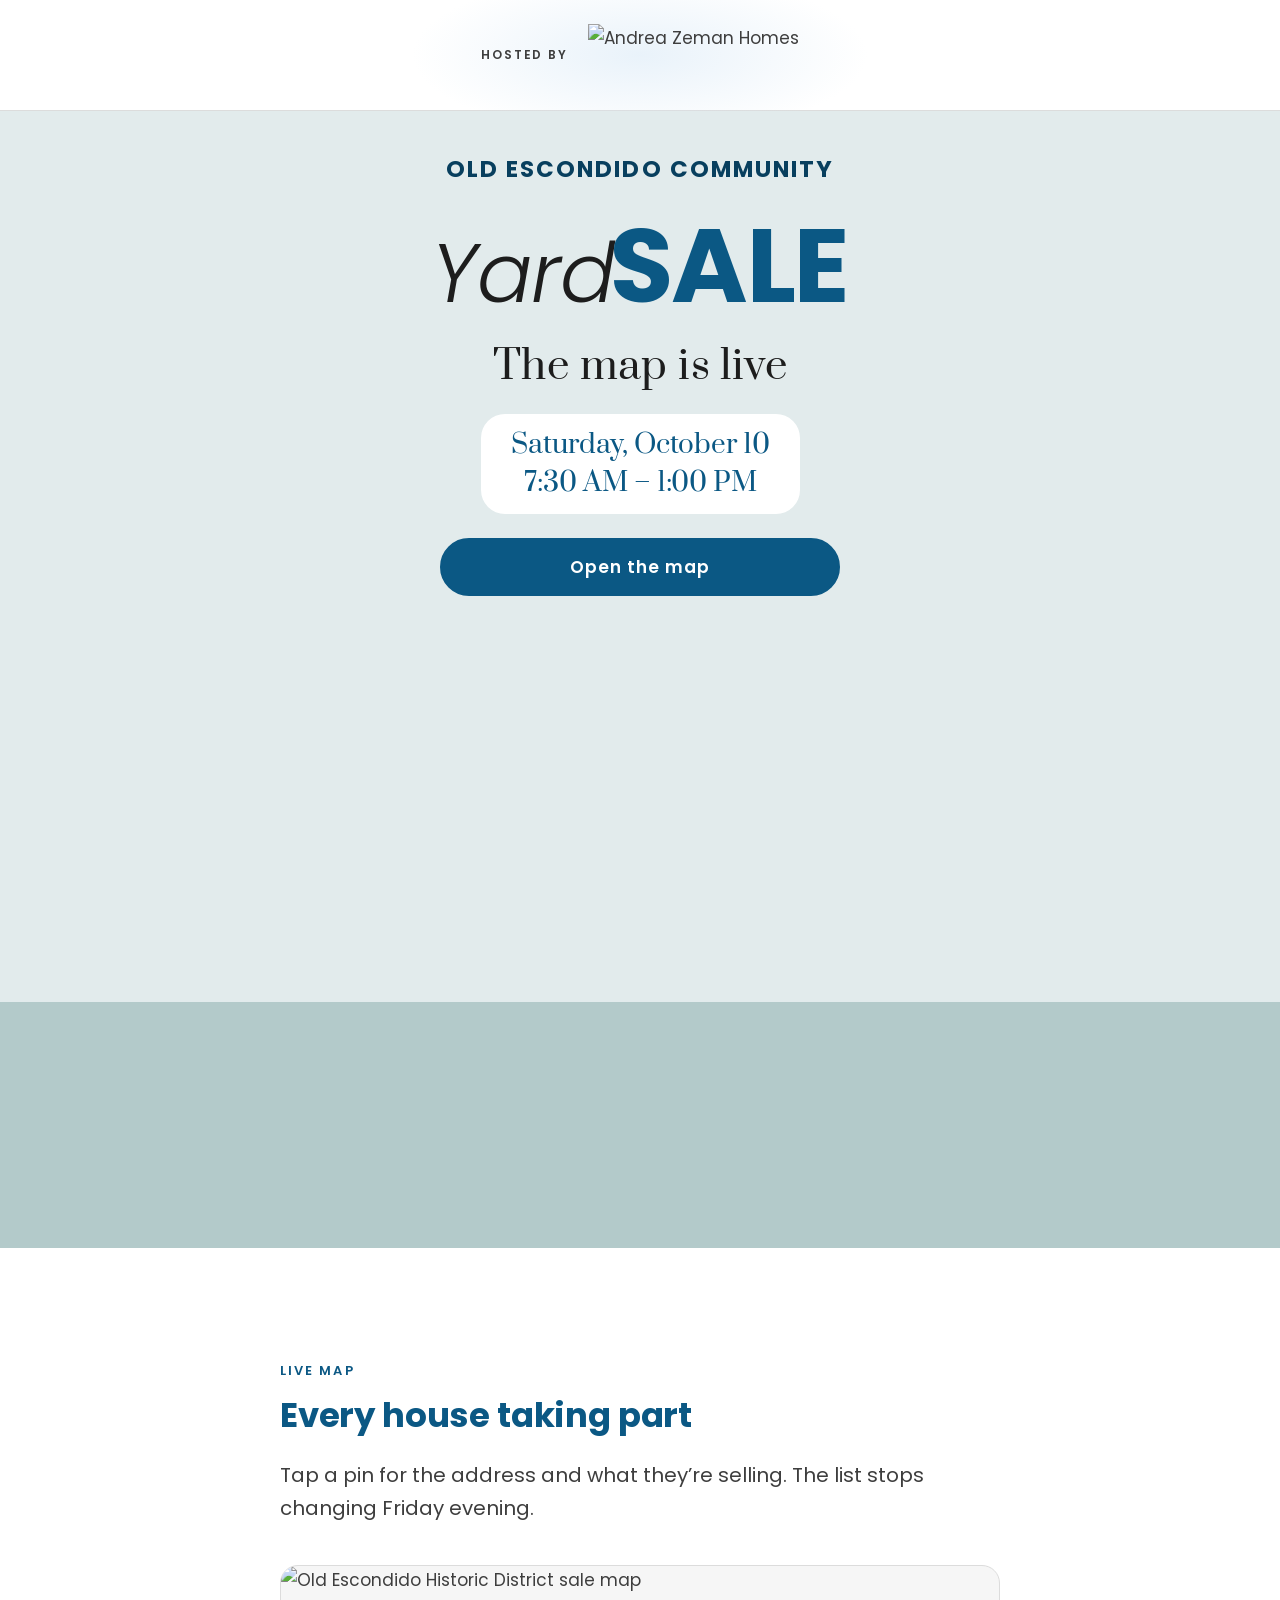
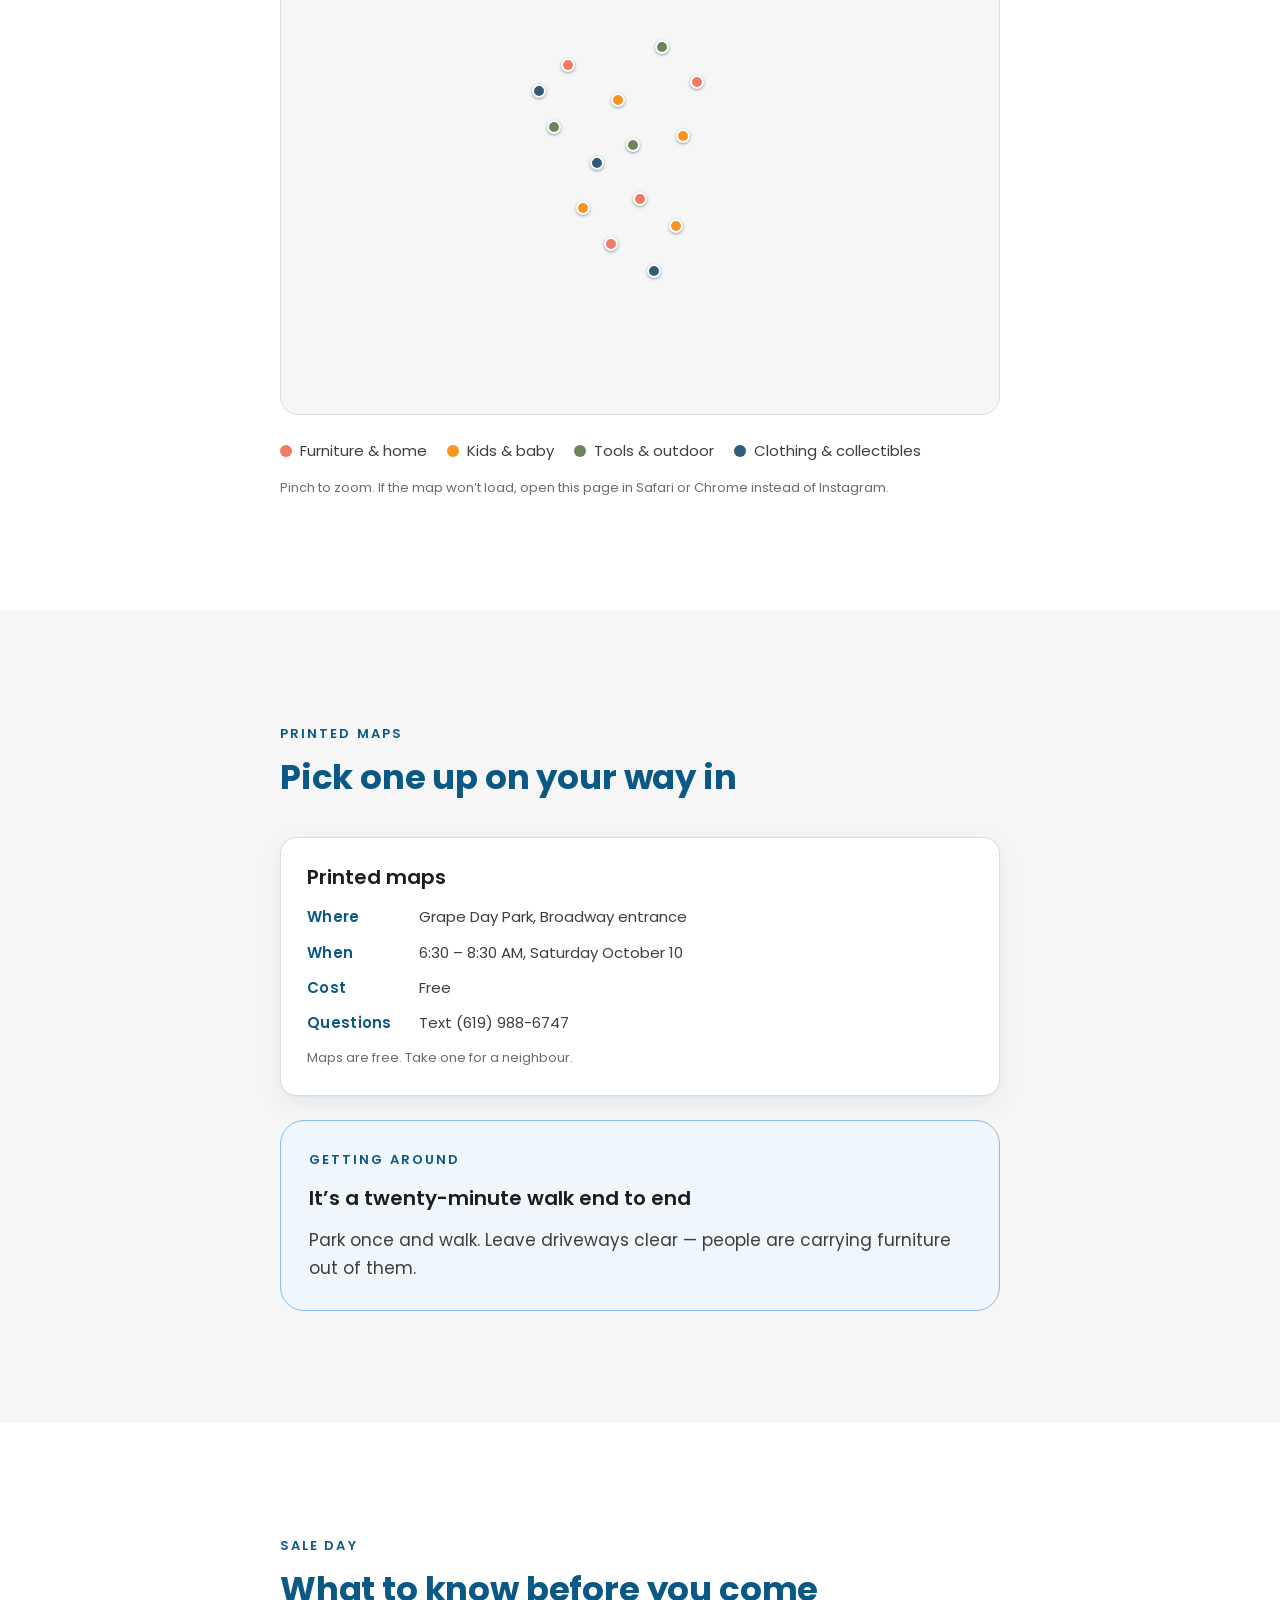
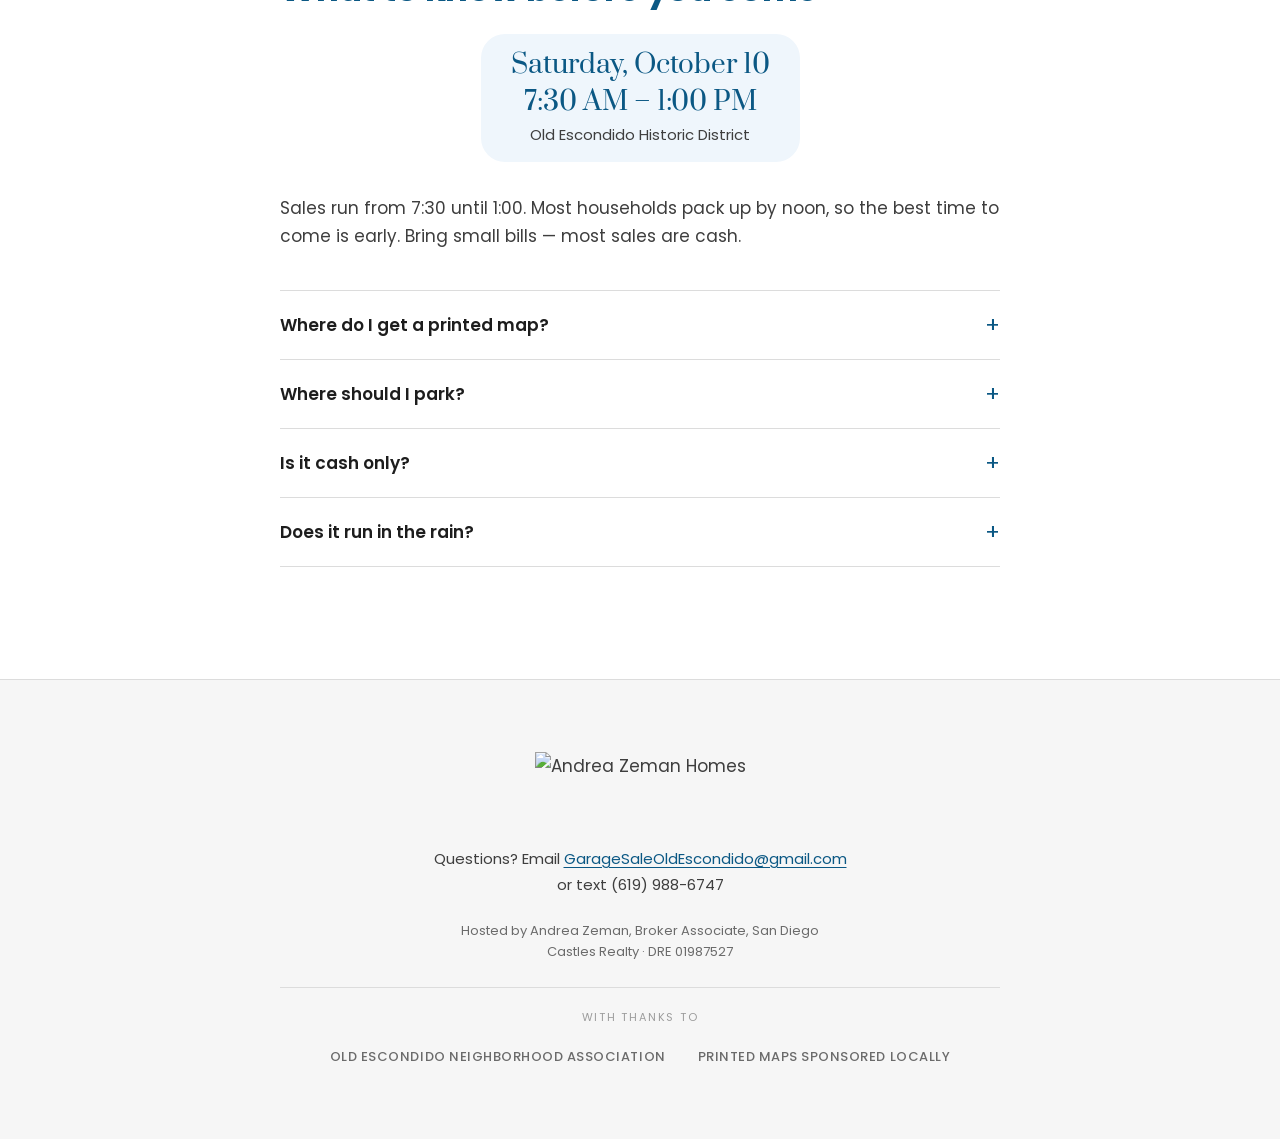
==== map.html @ 2b45a65b "Add files via upload" ====
<!doctype html>
<html lang="en">
<head>
<meta charset="utf-8">
<meta name="viewport" content="width=device-width, initial-scale=1">
<title>The map is live — Old Escondido Community Yard Sale</title>
<meta name="description" content="Every house taking part in the Old Escondido Community Yard Sale, Saturday October 10, 7:30 AM to 1:00 PM. Live map plus where to pick up a printed one.">
<link rel="canonical" href="https://oldescondidoyardsale.com/map.html">
<meta name="theme-color" content="#0b5884">
<meta property="og:type" content="website">
<meta property="og:site_name" content="Old Escondido Community Yard Sale">
<meta property="og:title" content="The map is live — Old Escondido Community Yard Sale">
<meta property="og:description" content="Every house taking part in the Old Escondido Community Yard Sale, Saturday October 10, 7:30 AM to 1:00 PM. Live map plus where to pick up a printed one.">
<meta property="og:url" content="https://oldescondidoyardsale.com/map.html">
<meta property="og:image" content="https://oldescondidoyardsale.com/assets/social-card.png">
<meta property="og:image:width" content="1200">
<meta property="og:image:height" content="630">
<meta name="twitter:card" content="summary_large_image">
<link rel="icon" href="assets/favicon.png" sizes="any">
<link rel="apple-touch-icon" href="assets/favicon.png">
<link rel="preconnect" href="https://fonts.googleapis.com">
<link rel="preconnect" href="https://fonts.gstatic.com" crossorigin>
<link rel="stylesheet" href="https://fonts.googleapis.com/css2?family=Poppins:ital,wght@0,300;0,400;0,500;0,600;0,700;1,300&family=Prata&display=swap">
<link rel="stylesheet" href="site.css">
</head>
<body>
<div style="position:relative;display:flex;flex-wrap:wrap;align-items:center;justify-content:center;gap:10px 20px;padding:24px;background:#fff;border-bottom:1px solid #dcdcdc"><div style="position:absolute;left:50%;top:50%;width:min(460px,88%);height:150%;transform:translate(-50%,-50%);background:radial-gradient(ellipse at center, rgba(215,232,246,0.55) 0%, rgba(215,232,246,0) 70%);pointer-events:none"></div><span style="position:relative;font-family:'Poppins',system-ui,sans-serif;font-size:12px;font-weight:600;letter-spacing:0.16em;text-transform:uppercase;color:#3e3e3e">Hosted by</span><img src="assets/logo-azh-horizontal-alpha.png" alt="Andrea Zeman Homes" style="position:relative;height:clamp(46px,11vw,62px);width:auto;display:block"></div>


<header style="position:relative;isolation:isolate;background-color:#e2ebec;padding:clamp(24px,6vw,40px) 0 0;text-align:center;overflow:hidden">
<div class="oe-scene" style="position:absolute;inset:0;z-index:0;pointer-events:none">
<img src="assets/illustration/v3/cut/cloud.png" alt="" style="position:absolute;top:2%;left:-18%;width:clamp(130px,24vw,260px);height:auto;opacity:0;animation:oe-cloud-in 1s cubic-bezier(.22,.61,.36,1) 300ms forwards, oe-drift 90s linear 1.3s infinite">
<img src="assets/illustration/v3/cut/cloud.png" alt="" style="position:absolute;top:9%;left:-30%;width:clamp(92px,17vw,180px);height:auto;opacity:0;animation:oe-cloud-in 1s cubic-bezier(.22,.61,.36,1) 400ms forwards, oe-drift 130s linear infinite">
<img src="assets/illustration/v3/cut/bunting.png" alt="" style="position:absolute;top:-10px;left:-3%;width:clamp(138px,27vw,310px);transform-origin:top center;opacity:0;animation:oe-flag-in 800ms cubic-bezier(.22,.61,.36,1) 120ms forwards, oe-sway 7s cubic-bezier(.45,0,.25,1) 900ms infinite alternate">
<img class="oe-flag-r" src="assets/illustration/v3/cut/bunting.png" alt="" style="position:absolute;top:-10px;right:-3%;width:clamp(138px,27vw,310px);transform-origin:top center;opacity:0;animation:oe-flag-in-r 800ms cubic-bezier(.22,.61,.36,1) 260ms forwards, oe-sway-r 8s cubic-bezier(.45,0,.25,1) 1s infinite alternate">
</div>
<div style="position:relative;z-index:2;max-width:780px;margin-inline:auto;padding-inline:clamp(20px,5.5vw,32px);display:flex;flex-direction:column;align-items:center;gap:24px">
<p class="oe-anim1" style="margin:0;font-family:'Poppins',system-ui,sans-serif;font-size:clamp(15px,4.2vw,23px);font-weight:700;letter-spacing:0.09em;text-transform:uppercase;color:#083f5e;animation:oe-rise 700ms cubic-bezier(.22,.61,.36,1) 120ms both">Old Escondido Community</p>
<h1 style="margin:0;display:flex;align-items:baseline;justify-content:center;line-height:1.02"><span class="oe-anim2" style="font-family:'Poppins',system-ui,sans-serif;font-style:italic;font-weight:300;font-size:clamp(48px,14vw,82px);color:#1d1d1d;letter-spacing:-0.01em;animation:oe-rise 700ms cubic-bezier(.22,.61,.36,1) 220ms both">Yard</span><span class="oe-anim3" style="font-family:'Poppins',system-ui,sans-serif;font-weight:700;font-size:clamp(60px,17.5vw,104px);color:#0b5884;letter-spacing:-0.015em;margin-left:-0.04em;animation:oe-rise 700ms cubic-bezier(.22,.61,.36,1) 320ms both">SALE</span></h1>
<p class="oe-anim4" style="margin:0;font-family:'Prata','Bodoni Moda','Playfair Display',Georgia,serif;font-weight:400;font-size:clamp(26px,6.6vw,40px);color:#1d1d1d;line-height:1.18;letter-spacing:0.01em;animation:oe-rise 700ms cubic-bezier(.22,.61,.36,1) 420ms both">The map is live</p>
<div class="oe-anim5" style="display:inline-flex;flex-direction:column;align-items:center;gap:4px;max-width:100%;background:#fff;border-radius:24px;padding:14px clamp(20px,5vw,30px);text-align:center;animation:oe-rise 700ms cubic-bezier(.22,.61,.36,1) 520ms both"><span style="font-family:'Prata','Bodoni Moda','Playfair Display',Georgia,serif;font-size:clamp(19px,4.9vw,26px);font-weight:400;line-height:1.3;color:#0b5884;white-space:nowrap">Saturday, October 10</span><span style="font-family:'Prata','Bodoni Moda','Playfair Display',Georgia,serif;font-size:clamp(19px,4.9vw,26px);font-weight:400;line-height:1.3;color:#0b5884;white-space:nowrap">7:30 AM – 1:00 PM</span></div>
<div class="oe-anim6" style="display:flex;flex-direction:column;align-items:center;gap:14px;width:100%;max-width:400px;animation:oe-rise 700ms cubic-bezier(.22,.61,.36,1) 620ms both"><a href="#map" style="display:flex;align-items:center;justify-content:center;width:100%;min-height:58px;padding:0 34px;border-radius:999px;background:#0b5884;border:2px solid #0b5884;color:#fff;font-family:'Poppins',system-ui,sans-serif;font-size:17px;font-weight:600;letter-spacing:0.06em;text-decoration:none">Open the map</a></div>
</div>

<div style="position:relative;z-index:1;aspect-ratio:1080 / 520;min-height:250px;margin-top:clamp(20px,5vw,36px);pointer-events:none">
<div style="position:absolute;left:0;right:0;bottom:0;height:40%;background:#b3caca"></div>
<img class="oe-scn" src="assets/illustration/v3/cut/house-tile.png" alt="" style="position:absolute;left:-4%;bottom:38%;height:66%;width:auto;opacity:0;animation:oe-fade 700ms cubic-bezier(.22,.61,.36,1) 240ms both">
<img class="oe-scn" src="assets/illustration/v3/cut/house-brick.png" alt="" style="position:absolute;right:-4%;bottom:38%;height:70%;width:auto;opacity:0;animation:oe-fade 700ms cubic-bezier(.22,.61,.36,1) 280ms both">
<img class="oe-scn" src="assets/illustration/v3/cut/tree.png" alt="" style="position:absolute;left:15%;bottom:32%;height:46%;transform-origin:bottom center;width:auto;opacity:0;animation:oe-fade 700ms cubic-bezier(.22,.61,.36,1) 340ms both, oe-tree-sway 6.5s cubic-bezier(.45,0,.25,1) 1.3s infinite alternate">
<img class="oe-scn" src="assets/illustration/v3/cut/tree.png" alt="" style="position:absolute;right:17%;bottom:32%;height:50%;transform-origin:bottom center;width:auto;opacity:0;animation:oe-fade 700ms cubic-bezier(.22,.61,.36,1) 390ms both, oe-tree-sway 8.2s cubic-bezier(.45,0,.25,1) 1.5s infinite alternate-reverse">
<img class="oe-scn" src="assets/illustration/v2/cut/shrub.png" alt="" style="position:absolute;left:8%;bottom:33%;height:13%;transform-origin:bottom center;width:auto;opacity:0;animation:oe-fade 700ms cubic-bezier(.22,.61,.36,1) 430ms both, oe-shrub-sway 5.4s cubic-bezier(.45,0,.25,1) 1.6s infinite alternate">
<img class="oe-scn" src="assets/illustration/v2/cut/shrub.png" alt="" style="position:absolute;right:9%;bottom:34%;height:11%;transform-origin:bottom center;width:auto;opacity:0;animation:oe-fade 700ms cubic-bezier(.22,.61,.36,1) 470ms both, oe-shrub-sway 6.1s cubic-bezier(.45,0,.25,1) 1.8s infinite alternate-reverse">
<img class="oe-scn" src="assets/illustration/v3/cut/chair.png" alt="" style="position:absolute;left:-3%;bottom:3%;height:34%;width:auto;opacity:0;animation:oe-fade 700ms cubic-bezier(.22,.61,.36,1) 520ms both">
<img class="oe-scn" src="assets/illustration/v3/cut/cardigan.png" alt="" style="position:absolute;left:20%;bottom:6%;height:23%;transform-origin:top center;width:auto;opacity:0;animation:oe-fade 700ms cubic-bezier(.22,.61,.36,1) 570ms both, oe-swing 4.6s cubic-bezier(.45,0,.25,1) 1.5s infinite alternate">
<img class="oe-scn" src="assets/illustration/v3/cut/lantern.png" alt="" style="position:absolute;left:67%;bottom:4%;height:20%;transform-origin:top center;width:auto;opacity:0;animation:oe-fade 700ms cubic-bezier(.22,.61,.36,1) 660ms both, oe-swing-slight 5.8s cubic-bezier(.45,0,.25,1) 1.7s infinite alternate">
<img class="oe-scn" src="assets/illustration/v3/cut/moka-pot.png" alt="" style="position:absolute;right:14%;bottom:4%;height:17%;width:auto;opacity:0;animation:oe-fade 700ms cubic-bezier(.22,.61,.36,1) 700ms both">
<img class="oe-scn" src="assets/illustration/v2/cut/flower-daisy.png" alt="" style="position:absolute;left:16%;bottom:0;height:16%;transform-origin:bottom center;width:auto;opacity:0;animation:oe-fade 700ms cubic-bezier(.22,.61,.36,1) 740ms both, oe-bloom 4.2s cubic-bezier(.45,0,.25,1) 1.7s infinite alternate">
<img class="oe-scn" src="assets/illustration/v2/cut/flower-orange.png" alt="" style="position:absolute;left:33%;bottom:0;height:18%;transform-origin:bottom center;width:auto;opacity:0;animation:oe-fade 700ms cubic-bezier(.22,.61,.36,1) 780ms both, oe-bloom 5.1s cubic-bezier(.45,0,.25,1) 1.9s infinite alternate-reverse">
<img class="oe-scn" src="assets/illustration/v2/cut/flower-orange.png" alt="" style="position:absolute;right:7%;bottom:0;height:17%;transform-origin:bottom center;width:auto;opacity:0;animation:oe-fade 700ms cubic-bezier(.22,.61,.36,1) 820ms both, oe-bloom 4.7s cubic-bezier(.45,0,.25,1) 2s infinite alternate">
<img class="oe-scn" src="assets/illustration/v2/cut/flower-daisy.png" alt="" style="position:absolute;right:23%;bottom:0;height:14%;transform-origin:bottom center;width:auto;opacity:0;animation:oe-fade 700ms cubic-bezier(.22,.61,.36,1) 860ms both, oe-bloom 5.6s cubic-bezier(.45,0,.25,1) 2.2s infinite alternate-reverse">
<img class="oe-scn oe-scn--bike" src="assets/illustration/v3/cut/bicycle.png" alt="" style="position:absolute;left:0;bottom:4%;height:28%;width:auto;opacity:0;animation:oe-fade 700ms cubic-bezier(.22,.61,.36,1) 620ms both, oe-ride 26s linear 1.2s infinite">
</div>
</header>
<a href="#pickup" class="oe-shop" id="shopbar">Where to pick up a printed map<span style="font-size:15px;line-height:1">↓</span></a>
<section id="map" style="padding:clamp(72px,13vw,112px) clamp(20px,5.5vw,32px);background:#fff">
<div style="width:100%;max-width:720px;margin-inline:auto">
<p style="margin:0 0 14px;font-family:'Poppins',system-ui,sans-serif;font-size:13px;font-weight:600;letter-spacing:0.16em;text-transform:uppercase;color:#0b5884">Live map</p><h2 style="margin:0 0 24px;font-family:'Poppins',system-ui,sans-serif;font-size:clamp(26px,6.4vw,34px);font-weight:700;color:#0b5884;line-height:1.16;letter-spacing:-0.005em">Every house taking part</h2><p style="margin:0 0 40px;font-size:clamp(18px,4.4vw,20px);line-height:1.65;color:#3e3e3e">Tap a pin for the address and what they&rsquo;re selling. The list stops changing Friday evening.</p><div style="position:relative;width:100%;aspect-ratio:16 / 10;border:1px solid #dcdcdc;border-radius:18px;overflow:hidden;background:#f6f6f6">
<img src="assets/district-map.png" alt="Old Escondido Historic District sale map" style="display:block;width:100%;height:100%;object-fit:cover">
<span style="position:absolute;left:40%;top:22%;width:14px;height:14px;margin:-7px 0 0 -7px;border-radius:999px;background:#ef7c60;border:2px solid #fff;box-shadow:0 1px 3px rgba(6,47,71,.45)"></span><span style="position:absolute;left:47%;top:30%;width:14px;height:14px;margin:-7px 0 0 -7px;border-radius:999px;background:#f89221;border:2px solid #fff;box-shadow:0 1px 3px rgba(6,47,71,.45)"></span><span style="position:absolute;left:53%;top:18%;width:14px;height:14px;margin:-7px 0 0 -7px;border-radius:999px;background:#6f845c;border:2px solid #fff;box-shadow:0 1px 3px rgba(6,47,71,.45)"></span><span style="position:absolute;left:44%;top:44%;width:14px;height:14px;margin:-7px 0 0 -7px;border-radius:999px;background:#305c7b;border:2px solid #fff;box-shadow:0 1px 3px rgba(6,47,71,.45)"></span><span style="position:absolute;left:50%;top:52%;width:14px;height:14px;margin:-7px 0 0 -7px;border-radius:999px;background:#ef7c60;border:2px solid #fff;box-shadow:0 1px 3px rgba(6,47,71,.45)"></span><span style="position:absolute;left:56%;top:38%;width:14px;height:14px;margin:-7px 0 0 -7px;border-radius:999px;background:#f89221;border:2px solid #fff;box-shadow:0 1px 3px rgba(6,47,71,.45)"></span><span style="position:absolute;left:38%;top:36%;width:14px;height:14px;margin:-7px 0 0 -7px;border-radius:999px;background:#6f845c;border:2px solid #fff;box-shadow:0 1px 3px rgba(6,47,71,.45)"></span><span style="position:absolute;left:46%;top:62%;width:14px;height:14px;margin:-7px 0 0 -7px;border-radius:999px;background:#ef7c60;border:2px solid #fff;box-shadow:0 1px 3px rgba(6,47,71,.45)"></span><span style="position:absolute;left:52%;top:68%;width:14px;height:14px;margin:-7px 0 0 -7px;border-radius:999px;background:#305c7b;border:2px solid #fff;box-shadow:0 1px 3px rgba(6,47,71,.45)"></span><span style="position:absolute;left:42%;top:54%;width:14px;height:14px;margin:-7px 0 0 -7px;border-radius:999px;background:#f89221;border:2px solid #fff;box-shadow:0 1px 3px rgba(6,47,71,.45)"></span><span style="position:absolute;left:58%;top:26%;width:14px;height:14px;margin:-7px 0 0 -7px;border-radius:999px;background:#ef7c60;border:2px solid #fff;box-shadow:0 1px 3px rgba(6,47,71,.45)"></span><span style="position:absolute;left:36%;top:28%;width:14px;height:14px;margin:-7px 0 0 -7px;border-radius:999px;background:#305c7b;border:2px solid #fff;box-shadow:0 1px 3px rgba(6,47,71,.45)"></span><span style="position:absolute;left:49%;top:40%;width:14px;height:14px;margin:-7px 0 0 -7px;border-radius:999px;background:#6f845c;border:2px solid #fff;box-shadow:0 1px 3px rgba(6,47,71,.45)"></span><span style="position:absolute;left:55%;top:58%;width:14px;height:14px;margin:-7px 0 0 -7px;border-radius:999px;background:#f89221;border:2px solid #fff;box-shadow:0 1px 3px rgba(6,47,71,.45)"></span>
</div>
<div style="display:flex;flex-wrap:wrap;gap:12px 20px;margin-top:24px"><span style="display:flex;align-items:center;gap:8px;font-size:15px;color:#3e3e3e"><span style="width:12px;height:12px;border-radius:999px;flex:none;background:#ef7c60"></span>Furniture &amp; home</span><span style="display:flex;align-items:center;gap:8px;font-size:15px;color:#3e3e3e"><span style="width:12px;height:12px;border-radius:999px;flex:none;background:#f89221"></span>Kids &amp; baby</span><span style="display:flex;align-items:center;gap:8px;font-size:15px;color:#3e3e3e"><span style="width:12px;height:12px;border-radius:999px;flex:none;background:#6f845c"></span>Tools &amp; outdoor</span><span style="display:flex;align-items:center;gap:8px;font-size:15px;color:#3e3e3e"><span style="width:12px;height:12px;border-radius:999px;flex:none;background:#305c7b"></span>Clothing &amp; collectibles</span></div>
<p style="margin:14px 0 0;font-size:13px;line-height:1.6;color:#6b6b6b">Pinch to zoom. If the map won&rsquo;t load, open this page in Safari or Chrome instead of Instagram.</p>
</div>
</section>
<section id="pickup" style="padding:clamp(72px,13vw,112px) clamp(20px,5.5vw,32px);background:#f6f6f6">
<div style="width:100%;max-width:720px;margin-inline:auto">
<p style="margin:0 0 14px;font-family:'Poppins',system-ui,sans-serif;font-size:13px;font-weight:600;letter-spacing:0.16em;text-transform:uppercase;color:#0b5884">Printed maps</p><h2 style="margin:0 0 40px;font-family:'Poppins',system-ui,sans-serif;font-size:clamp(26px,6.4vw,34px);font-weight:700;color:#0b5884;line-height:1.16;letter-spacing:-0.005em">Pick one up on your way in</h2><div style="display:flex;flex-direction:column;gap:14px;background:#fff;border:1px solid #dcdcdc;border-radius:16px;padding:clamp(20px,5vw,26px);box-shadow:0 1px 2px rgba(11,88,132,.05),0 8px 24px rgba(11,88,132,.08)">
<span style="font-family:'Poppins',system-ui,sans-serif;font-size:20px;font-weight:600;color:#1d1d1d;line-height:1.35">Printed maps</span>
<div style="display:grid;gap:12px">
<div style="display:grid;grid-template-columns:96px 1fr;gap:16px;font-size:15px;line-height:1.55"><span style="font-weight:600;color:#0b5884;letter-spacing:0.02em">Where</span><span style="color:#3e3e3e">Grape Day Park, Broadway entrance</span></div>
<div style="display:grid;grid-template-columns:96px 1fr;gap:16px;font-size:15px;line-height:1.55"><span style="font-weight:600;color:#0b5884;letter-spacing:0.02em">When</span><span style="color:#3e3e3e">6:30 &ndash; 8:30 AM, Saturday October 10</span></div>
<div style="display:grid;grid-template-columns:96px 1fr;gap:16px;font-size:15px;line-height:1.55"><span style="font-weight:600;color:#0b5884;letter-spacing:0.02em">Cost</span><span style="color:#3e3e3e">Free</span></div>
<div style="display:grid;grid-template-columns:96px 1fr;gap:16px;font-size:15px;line-height:1.55"><span style="font-weight:600;color:#0b5884;letter-spacing:0.02em">Questions</span><span style="color:#3e3e3e">Text (619) 988-6747</span></div>
</div>
<p style="margin:0;font-size:13px;line-height:1.6;color:#6b6b6b">Maps are free. Take one for a neighbour.</p>
</div>
<div style="height:24px"></div>
<aside style="background:#eff6fc;border:1px solid #8cbce3;border-radius:24px;padding:clamp(20px,5vw,28px);display:flex;flex-direction:column;gap:14px"><span style="font-family:'Poppins',system-ui,sans-serif;font-size:13px;font-weight:600;letter-spacing:0.16em;text-transform:uppercase;color:#0b5884">Getting around</span><span style="font-family:'Poppins',system-ui,sans-serif;font-size:20px;font-weight:600;color:#1d1d1d;line-height:1.35">It&rsquo;s a twenty-minute walk end to end</span><p style="margin:0;font-size:17px;line-height:1.65;color:#3e3e3e">Park once and walk. Leave driveways clear &mdash; people are carrying furniture out of them.</p></aside>
</div>
</section>
<section style="padding:clamp(72px,13vw,112px) clamp(20px,5.5vw,32px);background:#fff">
<div style="width:100%;max-width:720px;margin-inline:auto">
<p style="margin:0 0 14px;font-family:'Poppins',system-ui,sans-serif;font-size:13px;font-weight:600;letter-spacing:0.16em;text-transform:uppercase;color:#0b5884">Sale day</p><h2 style="margin:0 0 24px;font-family:'Poppins',system-ui,sans-serif;font-size:clamp(26px,6.4vw,34px);font-weight:700;color:#0b5884;line-height:1.16;letter-spacing:-0.005em">What to know before you come</h2><div style="display:flex;justify-content:center;padding:0 0 32px">
<div style="display:inline-flex;flex-direction:column;align-items:center;gap:4px;max-width:100%;background:#eff6fc;border-radius:24px;padding:14px clamp(20px,5vw,30px);text-align:center"><span style="font-family:'Prata','Bodoni Moda',Georgia,serif;font-size:clamp(19px,4.9vw,26px);line-height:1.3;color:#0b5884;white-space:nowrap">Saturday, October 10</span><span style="font-family:'Prata','Bodoni Moda',Georgia,serif;font-size:clamp(19px,4.9vw,26px);line-height:1.3;color:#0b5884;white-space:nowrap">7:30 AM &ndash; 1:00 PM</span><span style="font-size:15px;color:#3e3e3e">Old Escondido Historic District</span></div>
</div>
<p style="margin:0;font-size:17px;line-height:1.65;color:#3e3e3e">Sales run from 7:30 until 1:00. Most households pack up by noon, so the best time to come is early. Bring small bills &mdash; most sales are cash.</p>
<div style="height:40px"></div>
<div style="border-top:1px solid #dcdcdc">
<details style="border-bottom:1px solid #dcdcdc"><summary style="display:flex;align-items:center;justify-content:space-between;gap:16px;min-height:48px;padding:20px 0;cursor:pointer;list-style:none;font-family:'Poppins',system-ui,sans-serif;font-size:17px;font-weight:600;color:#1d1d1d">Where do I get a printed map?<span style="flex:none;font-family:'Poppins',system-ui,sans-serif;font-size:22px;font-weight:400;line-height:1;color:#0b5884">+</span></summary><p style="margin:0;padding:0 0 24px;font-size:17px;line-height:1.65;color:#3e3e3e;max-width:60ch">Grape Day Park, Broadway entrance, from 6:30 to 8:30 AM. They&rsquo;re free &mdash; take one for a neighbour.</p></details>
<details style="border-bottom:1px solid #dcdcdc"><summary style="display:flex;align-items:center;justify-content:space-between;gap:16px;min-height:48px;padding:20px 0;cursor:pointer;list-style:none;font-family:'Poppins',system-ui,sans-serif;font-size:17px;font-weight:600;color:#1d1d1d">Where should I park?<span style="flex:none;font-family:'Poppins',system-ui,sans-serif;font-size:22px;font-weight:400;line-height:1;color:#0b5884">+</span></summary><p style="margin:0;padding:0 0 24px;font-size:17px;line-height:1.65;color:#3e3e3e;max-width:60ch">On the street, and please leave driveways clear. The district is walkable end to end in about twenty minutes.</p></details>
<details style="border-bottom:1px solid #dcdcdc"><summary style="display:flex;align-items:center;justify-content:space-between;gap:16px;min-height:48px;padding:20px 0;cursor:pointer;list-style:none;font-family:'Poppins',system-ui,sans-serif;font-size:17px;font-weight:600;color:#1d1d1d">Is it cash only?<span style="flex:none;font-family:'Poppins',system-ui,sans-serif;font-size:22px;font-weight:400;line-height:1;color:#0b5884">+</span></summary><p style="margin:0;padding:0 0 24px;font-size:17px;line-height:1.65;color:#3e3e3e;max-width:60ch">Bring cash and small bills. Some households take Venmo or Zelle, most don&rsquo;t.</p></details>
<details style="border-bottom:1px solid #dcdcdc"><summary style="display:flex;align-items:center;justify-content:space-between;gap:16px;min-height:48px;padding:20px 0;cursor:pointer;list-style:none;font-family:'Poppins',system-ui,sans-serif;font-size:17px;font-weight:600;color:#1d1d1d">Does it run in the rain?<span style="flex:none;font-family:'Poppins',system-ui,sans-serif;font-size:22px;font-weight:400;line-height:1;color:#0b5884">+</span></summary><p style="margin:0;padding:0 0 24px;font-size:17px;line-height:1.65;color:#3e3e3e;max-width:60ch">Yes, unless it&rsquo;s heavy. Check this page Saturday morning &mdash; we&rsquo;ll post here first.</p></details>
</div>
</div>
</section>
<footer style="background:#f6f6f6;border-top:1px solid #dcdcdc;padding:clamp(48px,9vw,72px) clamp(20px,5.5vw,32px)">
<div style="max-width:720px;margin-inline:auto;display:flex;flex-direction:column;align-items:center;gap:24px;text-align:center">
<img src="assets/logo-azh-horizontal-alpha.png" alt="Andrea Zeman Homes" style="height:clamp(56px,13vw,70px);width:auto;display:block">
<div style="font-size:15px;line-height:1.7;color:#3e3e3e">Questions? Email <a href="mailto:GarageSaleOldEscondido@gmail.com" style="color:#0b5884;text-decoration:underline;text-underline-offset:3px">GarageSaleOldEscondido@gmail.com</a><br>or text (619) 988-6747</div>
<p style="margin:0;font-size:13px;line-height:1.6;color:#6b6b6b;max-width:46ch">Hosted by Andrea Zeman, Broker Associate, San Diego Castles Realty · DRE 01987527</p>
<div style="display:flex;flex-wrap:wrap;align-items:center;justify-content:center;gap:20px 32px;padding-top:20px;border-top:1px solid #dcdcdc;width:100%"><span style="width:100%;font-size:11px;letter-spacing:0.16em;text-transform:uppercase;color:#9c9c9c">With thanks to</span><span style="font-family:'Poppins',system-ui,sans-serif;font-size:13px;font-weight:500;letter-spacing:0.04em;color:#6b6b6b;text-transform:uppercase">Old Escondido Neighborhood Association</span><span style="font-family:'Poppins',system-ui,sans-serif;font-size:13px;font-weight:500;letter-spacing:0.04em;color:#6b6b6b;text-transform:uppercase">Printed maps sponsored locally</span></div>
</div>
</footer>
<script>
(function () {
  var bar = document.getElementById('shopbar');
  if (!bar) return;
  function sync() {
    var y = window.scrollY || document.documentElement.scrollTop || 0;
    var on = y > window.innerHeight * 0.6;
    bar.classList.toggle('oe-shop--on', on);
    bar.tabIndex = on ? 0 : -1;
  }
  window.addEventListener('scroll', sync, { passive: true });
  window.addEventListener('resize', sync);
  sync();
})();
</script>
</body>
</html>
---- site.css ----
/* Old Escondido Community Yard Sale — oldescondidoyardsale.com
   The page markup carries its own inline styles, so this file only holds what
   inline styles cannot express: resets, keyframes, and interaction states.
   Nothing here needs a build step. */

*, *::before, *::after { box-sizing: border-box; }

html { -webkit-text-size-adjust: 100%; scroll-behavior: smooth; }

body {
  margin: 0;
  font-family: 'Poppins', system-ui, -apple-system, 'Segoe UI', sans-serif;
  font-size: 17px;
  line-height: 1.65;
  color: #3e3e3e;
  background: #fff;
  -webkit-font-smoothing: antialiased;
}

img { max-width: 100%; display: block; }

::selection { background: #8cbce3; color: #1d1d1d; }

/* ── Links ─────────────────────────────────────────────────────────────────── */
a { color: #0b5884; }
a:hover { color: #083f5e; }
a:active { color: #062f47; }

/* ── Buttons: hover / press. !important because the markup is inline-styled. ─ */
a[href="#register"]:hover, a[href="#map"]:hover, button[type="submit"]:hover {
  background: #083f5e !important;
  border-color: #083f5e !important;
}
a[href="#register"]:active, a[href="#map"]:active, button[type="submit"]:active {
  background: #062f47 !important;
  border-color: #062f47 !important;
  transform: translateY(1px);
}
a[href="/"]:hover { background: #eff6fc !important; }

/* ── Form fields ───────────────────────────────────────────────────────────── */
input, select, button { font: inherit; }
input::placeholder { color: #9c9c9c; }
input:hover, select:hover { border-color: #2e7aa8 !important; }
input:focus, select:focus {
  border-color: #0b5884 !important;
  outline: none;
  box-shadow: 0 0 0 3px rgba(140, 188, 227, 0.65);
}
/* Only flag a field once the visitor has actually left it invalid. Never
   `:invalid:not(:placeholder-shown)` — most fields here have no placeholder by
   design, so that combination marks empty required fields as errors on load. */
input:user-invalid, select:user-invalid { border-color: #9d2b1c !important; }
/* The brand chevron on the native select. !important because the markup's own
   inline `background` shorthand would otherwise reset background-image to none. */
select {
  background-image: url("data:image/svg+xml;charset=utf-8,%3Csvg xmlns='http://www.w3.org/2000/svg' width='14' height='9' viewBox='0 0 14 9' fill='none'%3E%3Cpath d='M1 1l6 6 6-6' stroke='%230b5884' stroke-width='2' stroke-linecap='round' stroke-linejoin='round'/%3E%3C/svg%3E") !important;
  background-repeat: no-repeat !important;
  background-position: right 16px center !important;
}
:focus-visible { outline: none; box-shadow: 0 0 0 3px rgba(140, 188, 227, 0.65); }

/* ── FAQ accordion ─────────────────────────────────────────────────────────── */
details summary::-webkit-details-marker { display: none; }
details summary:hover { color: #0b5884 !important; }
details summary span { transition: transform 220ms cubic-bezier(.22, .61, .36, 1); }
details[open] summary span { transform: rotate(45deg); }

/* ── "Just here to shop?" bar — revealed on scroll by site JS ──────────────── */
.oe-shop {
  position: fixed; z-index: 30; left: 50%; bottom: 18px;
  display: flex; align-items: center; gap: 10px;
  padding: 12px 22px; min-height: 48px;
  max-width: calc(100vw - 32px); white-space: nowrap;
  background: #fff; border: 1px solid #dcdcdc; border-radius: 999px;
  box-shadow: 0 2px 4px rgba(11, 88, 132, .06), 0 14px 34px rgba(11, 88, 132, .12);
  font-size: 15px; font-weight: 500; color: #0b5884; text-decoration: none;
  opacity: 0; visibility: hidden; transform: translate(-50%, 20px);
  transition: opacity 220ms cubic-bezier(.22, .61, .36, 1),
              transform 220ms cubic-bezier(.22, .61, .36, 1), visibility 220ms;
}
.oe-shop--on { opacity: 1; visibility: visible; transform: translate(-50%, 0); }
.oe-shop:hover { color: #083f5e; border-color: #8cbce3; }

/* ── Hero animation ────────────────────────────────────────────────────────── */
@keyframes oe-rise { from { opacity: 0; transform: translateY(14px); } to { opacity: 1; transform: none; } }
@keyframes oe-fade { from { opacity: 0; } to { opacity: 1; } }
@keyframes oe-cloud-in { to { opacity: .55; } }
@keyframes oe-drift { from { transform: translateX(0); } to { transform: translateX(150vw); } }
@keyframes oe-flag-in { from { opacity: 0; transform: translateY(-22px); } to { opacity: 1; transform: none; } }
@keyframes oe-flag-in-r { from { opacity: 0; transform: scaleX(-1) translateY(-22px); } to { opacity: 1; transform: scaleX(-1); } }
@keyframes oe-sway { from { transform: rotate(-1.1deg); } to { transform: rotate(1.1deg); } }
@keyframes oe-sway-r { from { transform: scaleX(-1) rotate(-1.1deg); } to { transform: scaleX(-1) rotate(1.1deg); } }
@keyframes oe-tree-sway { from { transform: rotate(-1.7deg); } to { transform: rotate(1.7deg); } }
@keyframes oe-shrub-sway { from { transform: rotate(-1.3deg); } to { transform: rotate(1.3deg); } }
@keyframes oe-bloom { from { transform: rotate(-2.6deg); } to { transform: rotate(2.6deg); } }
@keyframes oe-swing { from { transform: rotate(-3deg); } to { transform: rotate(3deg); } }
@keyframes oe-swing-slight { from { transform: rotate(-1.8deg); } to { transform: rotate(1.8deg); } }
/* The bicycle rides the width of the scene and loops. */
@keyframes oe-ride { from { transform: translateX(-30vw); } to { transform: translateX(104vw); } }

/* Freeze the whole scene for anyone who asks for less motion. The sprites start
   at opacity 0 and rely on oe-fade to appear, so opacity has to be forced back. */
@media (prefers-reduced-motion: reduce) {
  html { scroll-behavior: auto; }
  [class^="oe-anim"], .oe-scene *, .oe-scn {
    animation: none !important; opacity: 1 !important; transform: none !important;
  }
  .oe-flag-r { transform: scaleX(-1) !important; }
  .oe-scn--bike { left: 34% !important; }
}

/* ── Small phones ──────────────────────────────────────────────────────────── */
@media (max-width: 419px) {
  .oe-scene img[style*="clamp(138px"] { width: 124px !important; }
}

@media print {
  .oe-shop { display: none; }
}
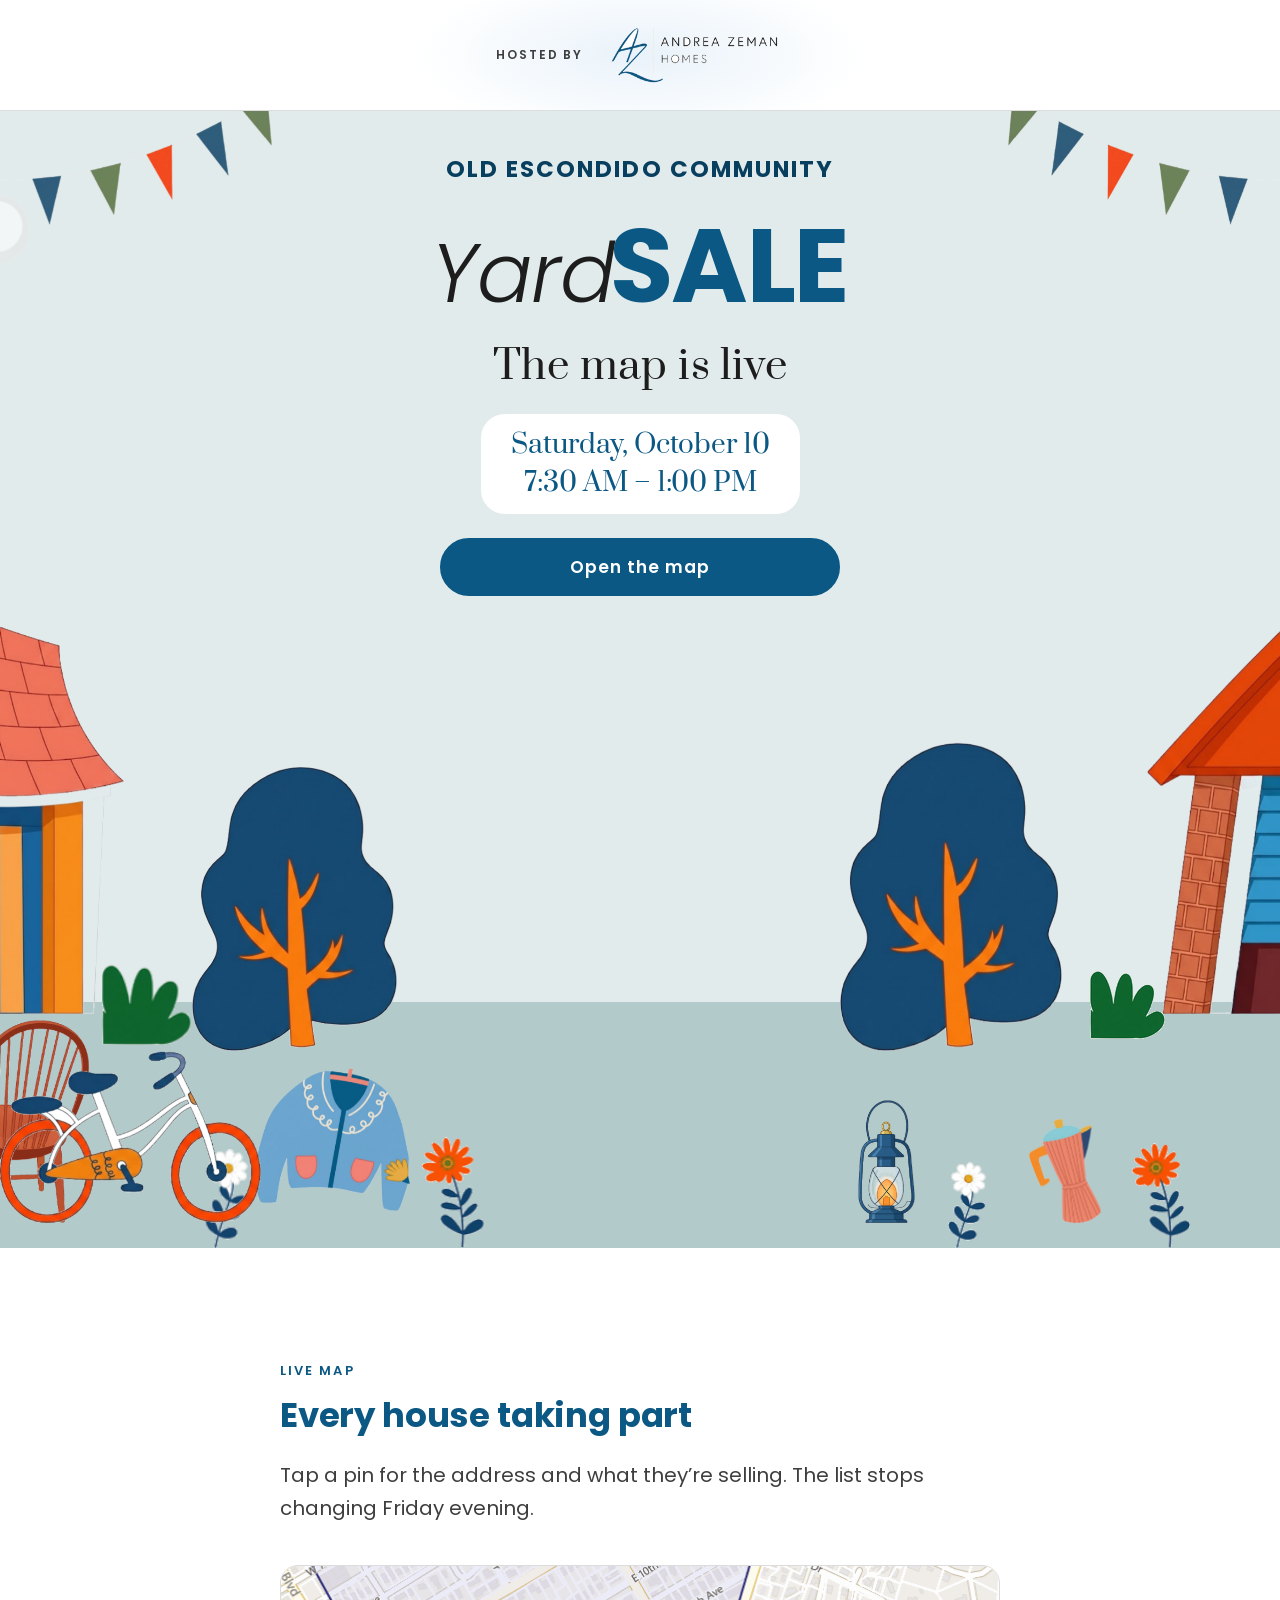
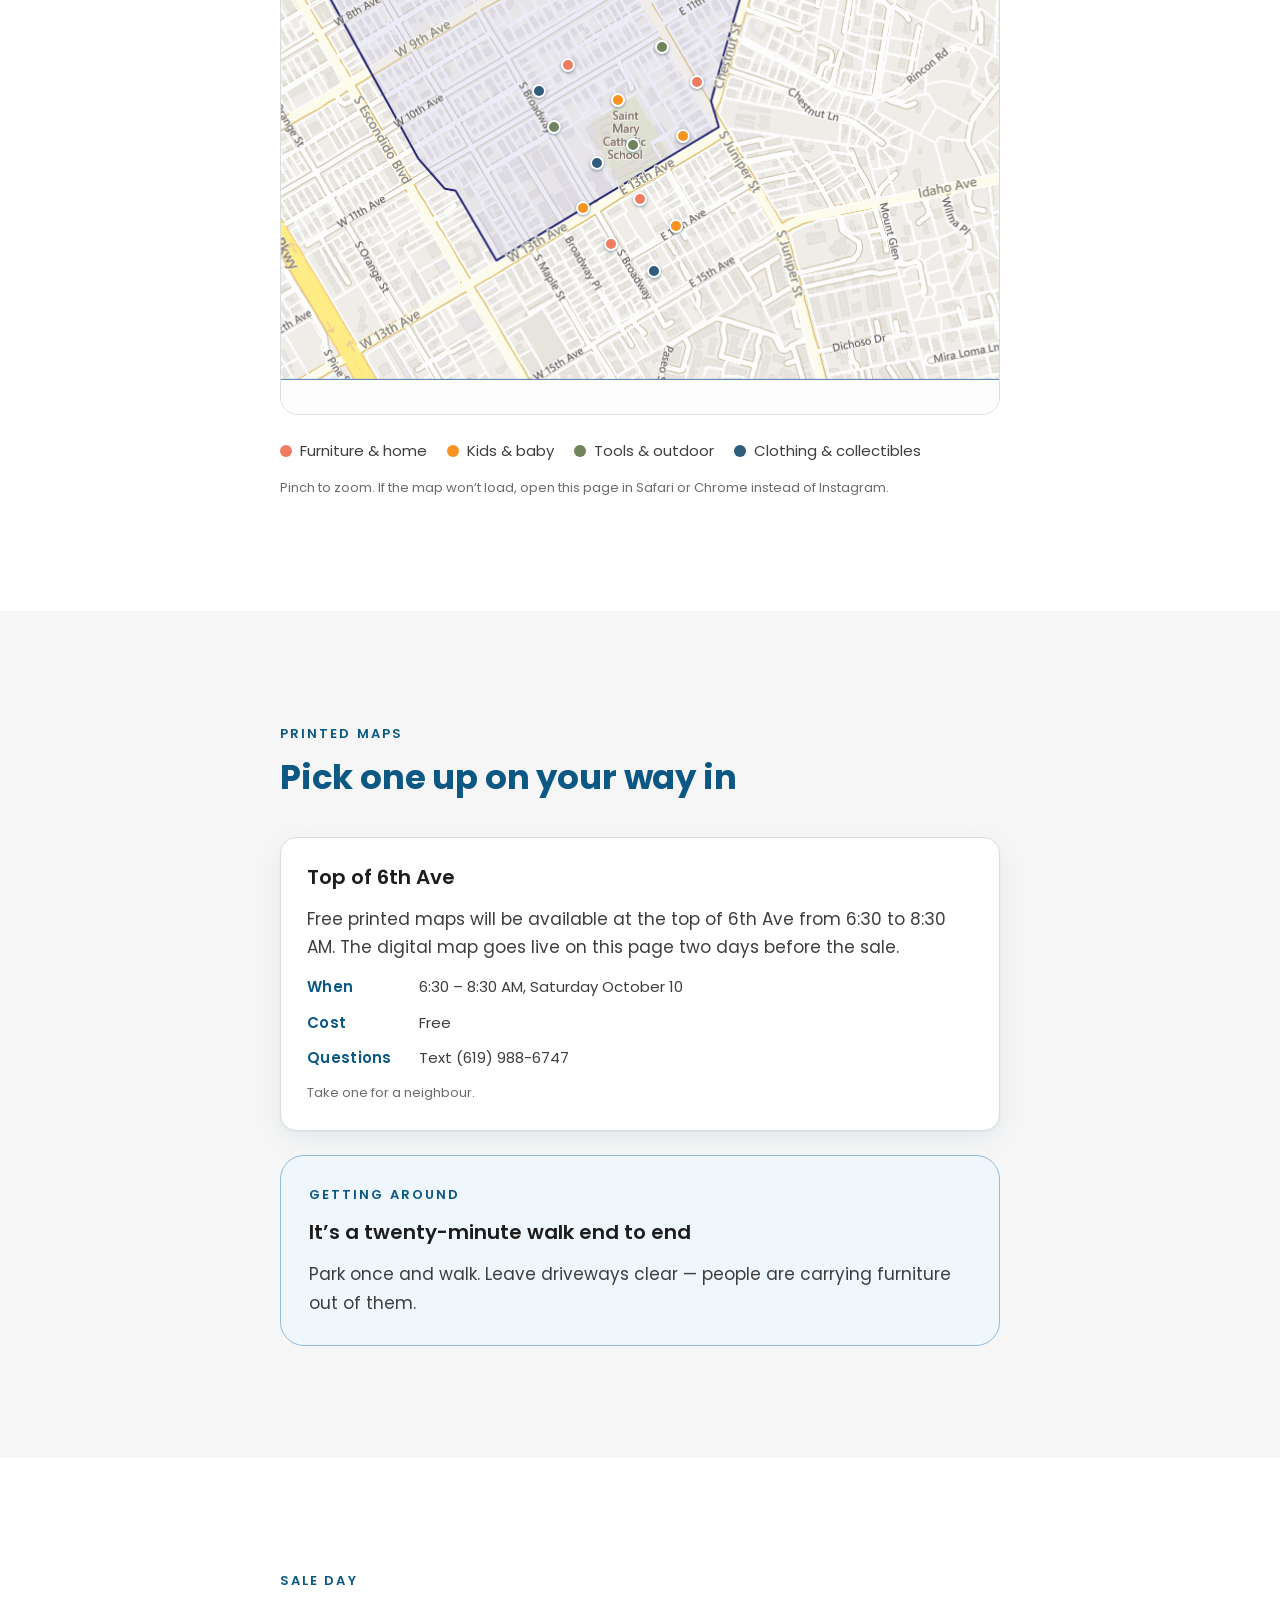
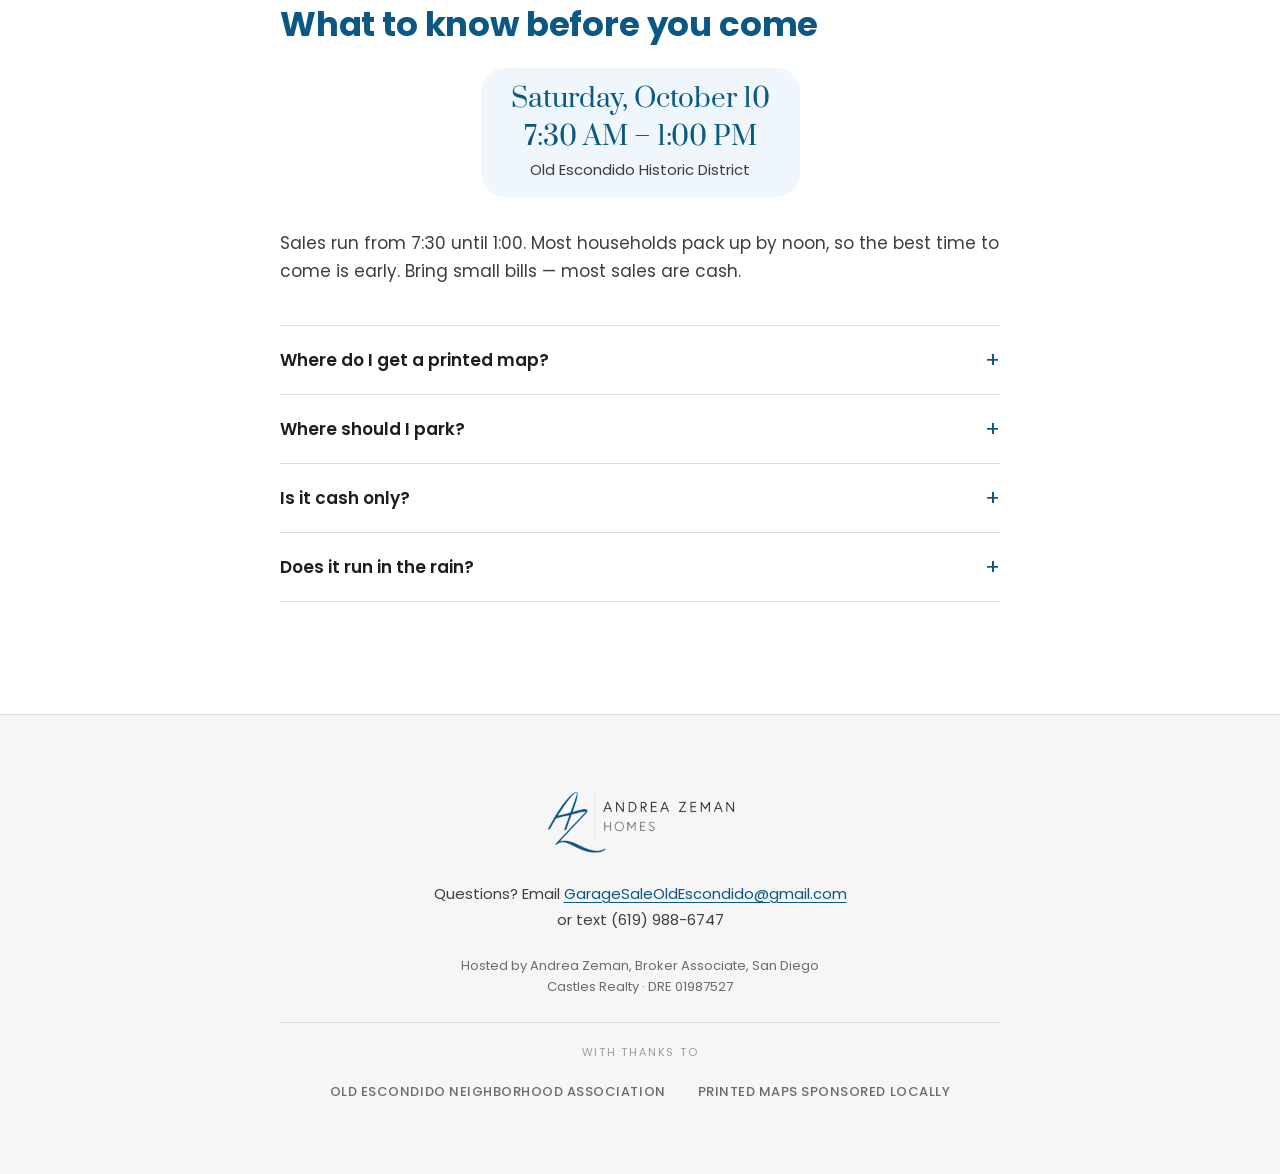
==== commit f82b1a43: "Add files via upload" ====
--- a/map.html
+++ b/map.html
@@ -24,15 +24,15 @@
 <link rel="stylesheet" href="site.css">
 </head>
 <body>
-<div style="position:relative;display:flex;flex-wrap:wrap;align-items:center;justify-content:center;gap:10px 20px;padding:24px;background:#fff;border-bottom:1px solid #dcdcdc"><div style="position:absolute;left:50%;top:50%;width:min(460px,88%);height:150%;transform:translate(-50%,-50%);background:radial-gradient(ellipse at center, rgba(215,232,246,0.55) 0%, rgba(215,232,246,0) 70%);pointer-events:none"></div><span style="position:relative;font-family:'Poppins',system-ui,sans-serif;font-size:12px;font-weight:600;letter-spacing:0.16em;text-transform:uppercase;color:#3e3e3e">Hosted by</span><img src="assets/logo-azh-horizontal-alpha.png" alt="Andrea Zeman Homes" style="position:relative;height:clamp(46px,11vw,62px);width:auto;display:block"></div>
+<div style="position:relative;display:flex;flex-wrap:wrap;align-items:center;justify-content:center;gap:10px 20px;padding:24px;background:#fff;border-bottom:1px solid #dcdcdc"><div style="position:absolute;left:50%;top:50%;width:min(460px,88%);height:150%;transform:translate(-50%,-50%);background:radial-gradient(ellipse at center, rgba(215,232,246,0.55) 0%, rgba(215,232,246,0) 70%);pointer-events:none"></div><span style="position:relative;font-family:'Poppins',system-ui,sans-serif;font-size:12px;font-weight:600;letter-spacing:0.16em;text-transform:uppercase;color:#3e3e3e">Hosted by</span><img src="assets/logo.png" alt="Andrea Zeman Homes" style="position:relative;height:clamp(46px,11vw,62px);width:auto;display:block"></div>
 
 
 <header style="position:relative;isolation:isolate;background-color:#e2ebec;padding:clamp(24px,6vw,40px) 0 0;text-align:center;overflow:hidden">
 <div class="oe-scene" style="position:absolute;inset:0;z-index:0;pointer-events:none">
-<img src="assets/illustration/v3/cut/cloud.png" alt="" style="position:absolute;top:2%;left:-18%;width:clamp(130px,24vw,260px);height:auto;opacity:0;animation:oe-cloud-in 1s cubic-bezier(.22,.61,.36,1) 300ms forwards, oe-drift 90s linear 1.3s infinite">
-<img src="assets/illustration/v3/cut/cloud.png" alt="" style="position:absolute;top:9%;left:-30%;width:clamp(92px,17vw,180px);height:auto;opacity:0;animation:oe-cloud-in 1s cubic-bezier(.22,.61,.36,1) 400ms forwards, oe-drift 130s linear infinite">
-<img src="assets/illustration/v3/cut/bunting.png" alt="" style="position:absolute;top:-10px;left:-3%;width:clamp(138px,27vw,310px);transform-origin:top center;opacity:0;animation:oe-flag-in 800ms cubic-bezier(.22,.61,.36,1) 120ms forwards, oe-sway 7s cubic-bezier(.45,0,.25,1) 900ms infinite alternate">
-<img class="oe-flag-r" src="assets/illustration/v3/cut/bunting.png" alt="" style="position:absolute;top:-10px;right:-3%;width:clamp(138px,27vw,310px);transform-origin:top center;opacity:0;animation:oe-flag-in-r 800ms cubic-bezier(.22,.61,.36,1) 260ms forwards, oe-sway-r 8s cubic-bezier(.45,0,.25,1) 1s infinite alternate">
+<img src="assets/cloud.png" alt="" style="position:absolute;top:2%;left:-18%;width:clamp(130px,24vw,260px);height:auto;opacity:0;animation:oe-cloud-in 1s cubic-bezier(.22,.61,.36,1) 300ms forwards, oe-drift 90s linear 1.3s infinite">
+<img src="assets/cloud.png" alt="" style="position:absolute;top:9%;left:-30%;width:clamp(92px,17vw,180px);height:auto;opacity:0;animation:oe-cloud-in 1s cubic-bezier(.22,.61,.36,1) 400ms forwards, oe-drift 130s linear infinite">
+<img src="assets/bunting.png" alt="" style="position:absolute;top:-10px;left:-3%;width:clamp(138px,27vw,310px);transform-origin:top center;opacity:0;animation:oe-flag-in 800ms cubic-bezier(.22,.61,.36,1) 120ms forwards, oe-sway 7s cubic-bezier(.45,0,.25,1) 900ms infinite alternate">
+<img class="oe-flag-r" src="assets/bunting.png" alt="" style="position:absolute;top:-10px;right:-3%;width:clamp(138px,27vw,310px);transform-origin:top center;opacity:0;animation:oe-flag-in-r 800ms cubic-bezier(.22,.61,.36,1) 260ms forwards, oe-sway-r 8s cubic-bezier(.45,0,.25,1) 1s infinite alternate">
 </div>
 <div style="position:relative;z-index:2;max-width:780px;margin-inline:auto;padding-inline:clamp(20px,5.5vw,32px);display:flex;flex-direction:column;align-items:center;gap:24px">
 <p class="oe-anim1" style="margin:0;font-family:'Poppins',system-ui,sans-serif;font-size:clamp(15px,4.2vw,23px);font-weight:700;letter-spacing:0.09em;text-transform:uppercase;color:#083f5e;animation:oe-rise 700ms cubic-bezier(.22,.61,.36,1) 120ms both">Old Escondido Community</p>
@@ -44,21 +44,21 @@
 
 <div style="position:relative;z-index:1;aspect-ratio:1080 / 520;min-height:250px;margin-top:clamp(20px,5vw,36px);pointer-events:none">
 <div style="position:absolute;left:0;right:0;bottom:0;height:40%;background:#b3caca"></div>
-<img class="oe-scn" src="assets/illustration/v3/cut/house-tile.png" alt="" style="position:absolute;left:-4%;bottom:38%;height:66%;width:auto;opacity:0;animation:oe-fade 700ms cubic-bezier(.22,.61,.36,1) 240ms both">
-<img class="oe-scn" src="assets/illustration/v3/cut/house-brick.png" alt="" style="position:absolute;right:-4%;bottom:38%;height:70%;width:auto;opacity:0;animation:oe-fade 700ms cubic-bezier(.22,.61,.36,1) 280ms both">
-<img class="oe-scn" src="assets/illustration/v3/cut/tree.png" alt="" style="position:absolute;left:15%;bottom:32%;height:46%;transform-origin:bottom center;width:auto;opacity:0;animation:oe-fade 700ms cubic-bezier(.22,.61,.36,1) 340ms both, oe-tree-sway 6.5s cubic-bezier(.45,0,.25,1) 1.3s infinite alternate">
-<img class="oe-scn" src="assets/illustration/v3/cut/tree.png" alt="" style="position:absolute;right:17%;bottom:32%;height:50%;transform-origin:bottom center;width:auto;opacity:0;animation:oe-fade 700ms cubic-bezier(.22,.61,.36,1) 390ms both, oe-tree-sway 8.2s cubic-bezier(.45,0,.25,1) 1.5s infinite alternate-reverse">
-<img class="oe-scn" src="assets/illustration/v2/cut/shrub.png" alt="" style="position:absolute;left:8%;bottom:33%;height:13%;transform-origin:bottom center;width:auto;opacity:0;animation:oe-fade 700ms cubic-bezier(.22,.61,.36,1) 430ms both, oe-shrub-sway 5.4s cubic-bezier(.45,0,.25,1) 1.6s infinite alternate">
-<img class="oe-scn" src="assets/illustration/v2/cut/shrub.png" alt="" style="position:absolute;right:9%;bottom:34%;height:11%;transform-origin:bottom center;width:auto;opacity:0;animation:oe-fade 700ms cubic-bezier(.22,.61,.36,1) 470ms both, oe-shrub-sway 6.1s cubic-bezier(.45,0,.25,1) 1.8s infinite alternate-reverse">
-<img class="oe-scn" src="assets/illustration/v3/cut/chair.png" alt="" style="position:absolute;left:-3%;bottom:3%;height:34%;width:auto;opacity:0;animation:oe-fade 700ms cubic-bezier(.22,.61,.36,1) 520ms both">
-<img class="oe-scn" src="assets/illustration/v3/cut/cardigan.png" alt="" style="position:absolute;left:20%;bottom:6%;height:23%;transform-origin:top center;width:auto;opacity:0;animation:oe-fade 700ms cubic-bezier(.22,.61,.36,1) 570ms both, oe-swing 4.6s cubic-bezier(.45,0,.25,1) 1.5s infinite alternate">
-<img class="oe-scn" src="assets/illustration/v3/cut/lantern.png" alt="" style="position:absolute;left:67%;bottom:4%;height:20%;transform-origin:top center;width:auto;opacity:0;animation:oe-fade 700ms cubic-bezier(.22,.61,.36,1) 660ms both, oe-swing-slight 5.8s cubic-bezier(.45,0,.25,1) 1.7s infinite alternate">
-<img class="oe-scn" src="assets/illustration/v3/cut/moka-pot.png" alt="" style="position:absolute;right:14%;bottom:4%;height:17%;width:auto;opacity:0;animation:oe-fade 700ms cubic-bezier(.22,.61,.36,1) 700ms both">
-<img class="oe-scn" src="assets/illustration/v2/cut/flower-daisy.png" alt="" style="position:absolute;left:16%;bottom:0;height:16%;transform-origin:bottom center;width:auto;opacity:0;animation:oe-fade 700ms cubic-bezier(.22,.61,.36,1) 740ms both, oe-bloom 4.2s cubic-bezier(.45,0,.25,1) 1.7s infinite alternate">
-<img class="oe-scn" src="assets/illustration/v2/cut/flower-orange.png" alt="" style="position:absolute;left:33%;bottom:0;height:18%;transform-origin:bottom center;width:auto;opacity:0;animation:oe-fade 700ms cubic-bezier(.22,.61,.36,1) 780ms both, oe-bloom 5.1s cubic-bezier(.45,0,.25,1) 1.9s infinite alternate-reverse">
-<img class="oe-scn" src="assets/illustration/v2/cut/flower-orange.png" alt="" style="position:absolute;right:7%;bottom:0;height:17%;transform-origin:bottom center;width:auto;opacity:0;animation:oe-fade 700ms cubic-bezier(.22,.61,.36,1) 820ms both, oe-bloom 4.7s cubic-bezier(.45,0,.25,1) 2s infinite alternate">
-<img class="oe-scn" src="assets/illustration/v2/cut/flower-daisy.png" alt="" style="position:absolute;right:23%;bottom:0;height:14%;transform-origin:bottom center;width:auto;opacity:0;animation:oe-fade 700ms cubic-bezier(.22,.61,.36,1) 860ms both, oe-bloom 5.6s cubic-bezier(.45,0,.25,1) 2.2s infinite alternate-reverse">
-<img class="oe-scn oe-scn--bike" src="assets/illustration/v3/cut/bicycle.png" alt="" style="position:absolute;left:0;bottom:4%;height:28%;width:auto;opacity:0;animation:oe-fade 700ms cubic-bezier(.22,.61,.36,1) 620ms both, oe-ride 26s linear 1.2s infinite">
+<img class="oe-scn" src="assets/house-tile.png" alt="" style="position:absolute;left:-4%;bottom:38%;height:66%;width:auto;opacity:0;animation:oe-fade 700ms cubic-bezier(.22,.61,.36,1) 240ms both">
+<img class="oe-scn" src="assets/house-brick.png" alt="" style="position:absolute;right:-4%;bottom:38%;height:70%;width:auto;opacity:0;animation:oe-fade 700ms cubic-bezier(.22,.61,.36,1) 280ms both">
+<img class="oe-scn" src="assets/tree.png" alt="" style="position:absolute;left:15%;bottom:32%;height:46%;transform-origin:bottom center;width:auto;opacity:0;animation:oe-fade 700ms cubic-bezier(.22,.61,.36,1) 340ms both, oe-tree-sway 6.5s cubic-bezier(.45,0,.25,1) 1.3s infinite alternate">
+<img class="oe-scn" src="assets/tree.png" alt="" style="position:absolute;right:17%;bottom:32%;height:50%;transform-origin:bottom center;width:auto;opacity:0;animation:oe-fade 700ms cubic-bezier(.22,.61,.36,1) 390ms both, oe-tree-sway 8.2s cubic-bezier(.45,0,.25,1) 1.5s infinite alternate-reverse">
+<img class="oe-scn" src="assets/shrub.png" alt="" style="position:absolute;left:8%;bottom:33%;height:13%;transform-origin:bottom center;width:auto;opacity:0;animation:oe-fade 700ms cubic-bezier(.22,.61,.36,1) 430ms both, oe-shrub-sway 5.4s cubic-bezier(.45,0,.25,1) 1.6s infinite alternate">
+<img class="oe-scn" src="assets/shrub.png" alt="" style="position:absolute;right:9%;bottom:34%;height:11%;transform-origin:bottom center;width:auto;opacity:0;animation:oe-fade 700ms cubic-bezier(.22,.61,.36,1) 470ms both, oe-shrub-sway 6.1s cubic-bezier(.45,0,.25,1) 1.8s infinite alternate-reverse">
+<img class="oe-scn" src="assets/chair.png" alt="" style="position:absolute;left:-3%;bottom:3%;height:34%;width:auto;opacity:0;animation:oe-fade 700ms cubic-bezier(.22,.61,.36,1) 520ms both">
+<img class="oe-scn" src="assets/cardigan.png" alt="" style="position:absolute;left:20%;bottom:6%;height:23%;transform-origin:top center;width:auto;opacity:0;animation:oe-fade 700ms cubic-bezier(.22,.61,.36,1) 570ms both, oe-swing 4.6s cubic-bezier(.45,0,.25,1) 1.5s infinite alternate">
+<img class="oe-scn" src="assets/lantern.png" alt="" style="position:absolute;left:67%;bottom:4%;height:20%;transform-origin:top center;width:auto;opacity:0;animation:oe-fade 700ms cubic-bezier(.22,.61,.36,1) 660ms both, oe-swing-slight 5.8s cubic-bezier(.45,0,.25,1) 1.7s infinite alternate">
+<img class="oe-scn" src="assets/moka-pot.png" alt="" style="position:absolute;right:14%;bottom:4%;height:17%;width:auto;opacity:0;animation:oe-fade 700ms cubic-bezier(.22,.61,.36,1) 700ms both">
+<img class="oe-scn" src="assets/flower-daisy.png" alt="" style="position:absolute;left:16%;bottom:0;height:16%;transform-origin:bottom center;width:auto;opacity:0;animation:oe-fade 700ms cubic-bezier(.22,.61,.36,1) 740ms both, oe-bloom 4.2s cubic-bezier(.45,0,.25,1) 1.7s infinite alternate">
+<img class="oe-scn" src="assets/flower-orange.png" alt="" style="position:absolute;left:33%;bottom:0;height:18%;transform-origin:bottom center;width:auto;opacity:0;animation:oe-fade 700ms cubic-bezier(.22,.61,.36,1) 780ms both, oe-bloom 5.1s cubic-bezier(.45,0,.25,1) 1.9s infinite alternate-reverse">
+<img class="oe-scn" src="assets/flower-orange.png" alt="" style="position:absolute;right:7%;bottom:0;height:17%;transform-origin:bottom center;width:auto;opacity:0;animation:oe-fade 700ms cubic-bezier(.22,.61,.36,1) 820ms both, oe-bloom 4.7s cubic-bezier(.45,0,.25,1) 2s infinite alternate">
+<img class="oe-scn" src="assets/flower-daisy.png" alt="" style="position:absolute;right:23%;bottom:0;height:14%;transform-origin:bottom center;width:auto;opacity:0;animation:oe-fade 700ms cubic-bezier(.22,.61,.36,1) 860ms both, oe-bloom 5.6s cubic-bezier(.45,0,.25,1) 2.2s infinite alternate-reverse">
+<img class="oe-scn oe-scn--bike" src="assets/bicycle.png" alt="" style="position:absolute;left:0;bottom:4%;height:28%;width:auto;opacity:0;animation:oe-fade 700ms cubic-bezier(.22,.61,.36,1) 620ms both, oe-ride 26s linear 1.2s infinite">
 </div>
 </header>
 <a href="#pickup" class="oe-shop" id="shopbar">Where to pick up a printed map<span style="font-size:15px;line-height:1">↓</span></a>
@@ -75,14 +75,14 @@
 <section id="pickup" style="padding:clamp(72px,13vw,112px) clamp(20px,5.5vw,32px);background:#f6f6f6">
 <div style="width:100%;max-width:720px;margin-inline:auto">
 <p style="margin:0 0 14px;font-family:'Poppins',system-ui,sans-serif;font-size:13px;font-weight:600;letter-spacing:0.16em;text-transform:uppercase;color:#0b5884">Printed maps</p><h2 style="margin:0 0 40px;font-family:'Poppins',system-ui,sans-serif;font-size:clamp(26px,6.4vw,34px);font-weight:700;color:#0b5884;line-height:1.16;letter-spacing:-0.005em">Pick one up on your way in</h2><div style="display:flex;flex-direction:column;gap:14px;background:#fff;border:1px solid #dcdcdc;border-radius:16px;padding:clamp(20px,5vw,26px);box-shadow:0 1px 2px rgba(11,88,132,.05),0 8px 24px rgba(11,88,132,.08)">
-<span style="font-family:'Poppins',system-ui,sans-serif;font-size:20px;font-weight:600;color:#1d1d1d;line-height:1.35">Printed maps</span>
+<span style="font-family:'Poppins',system-ui,sans-serif;font-size:20px;font-weight:600;color:#1d1d1d;line-height:1.35">Top of 6th Ave</span>
+<p style="margin:0;font-size:17px;line-height:1.65;color:#3e3e3e">Free printed maps will be available at the top of 6th Ave from 6:30 to 8:30 AM. The digital map goes live on this page two days before the sale.</p>
 <div style="display:grid;gap:12px">
-<div style="display:grid;grid-template-columns:96px 1fr;gap:16px;font-size:15px;line-height:1.55"><span style="font-weight:600;color:#0b5884;letter-spacing:0.02em">Where</span><span style="color:#3e3e3e">Grape Day Park, Broadway entrance</span></div>
 <div style="display:grid;grid-template-columns:96px 1fr;gap:16px;font-size:15px;line-height:1.55"><span style="font-weight:600;color:#0b5884;letter-spacing:0.02em">When</span><span style="color:#3e3e3e">6:30 &ndash; 8:30 AM, Saturday October 10</span></div>
 <div style="display:grid;grid-template-columns:96px 1fr;gap:16px;font-size:15px;line-height:1.55"><span style="font-weight:600;color:#0b5884;letter-spacing:0.02em">Cost</span><span style="color:#3e3e3e">Free</span></div>
 <div style="display:grid;grid-template-columns:96px 1fr;gap:16px;font-size:15px;line-height:1.55"><span style="font-weight:600;color:#0b5884;letter-spacing:0.02em">Questions</span><span style="color:#3e3e3e">Text (619) 988-6747</span></div>
 </div>
-<p style="margin:0;font-size:13px;line-height:1.6;color:#6b6b6b">Maps are free. Take one for a neighbour.</p>
+<p style="margin:0;font-size:13px;line-height:1.6;color:#6b6b6b">Take one for a neighbour.</p>
 </div>
 <div style="height:24px"></div>
 <aside style="background:#eff6fc;border:1px solid #8cbce3;border-radius:24px;padding:clamp(20px,5vw,28px);display:flex;flex-direction:column;gap:14px"><span style="font-family:'Poppins',system-ui,sans-serif;font-size:13px;font-weight:600;letter-spacing:0.16em;text-transform:uppercase;color:#0b5884">Getting around</span><span style="font-family:'Poppins',system-ui,sans-serif;font-size:20px;font-weight:600;color:#1d1d1d;line-height:1.35">It&rsquo;s a twenty-minute walk end to end</span><p style="margin:0;font-size:17px;line-height:1.65;color:#3e3e3e">Park once and walk. Leave driveways clear &mdash; people are carrying furniture out of them.</p></aside>
@@ -96,7 +96,7 @@
 <p style="margin:0;font-size:17px;line-height:1.65;color:#3e3e3e">Sales run from 7:30 until 1:00. Most households pack up by noon, so the best time to come is early. Bring small bills &mdash; most sales are cash.</p>
 <div style="height:40px"></div>
 <div style="border-top:1px solid #dcdcdc">
-<details style="border-bottom:1px solid #dcdcdc"><summary style="display:flex;align-items:center;justify-content:space-between;gap:16px;min-height:48px;padding:20px 0;cursor:pointer;list-style:none;font-family:'Poppins',system-ui,sans-serif;font-size:17px;font-weight:600;color:#1d1d1d">Where do I get a printed map?<span style="flex:none;font-family:'Poppins',system-ui,sans-serif;font-size:22px;font-weight:400;line-height:1;color:#0b5884">+</span></summary><p style="margin:0;padding:0 0 24px;font-size:17px;line-height:1.65;color:#3e3e3e;max-width:60ch">Grape Day Park, Broadway entrance, from 6:30 to 8:30 AM. They&rsquo;re free &mdash; take one for a neighbour.</p></details>
+<details style="border-bottom:1px solid #dcdcdc"><summary style="display:flex;align-items:center;justify-content:space-between;gap:16px;min-height:48px;padding:20px 0;cursor:pointer;list-style:none;font-family:'Poppins',system-ui,sans-serif;font-size:17px;font-weight:600;color:#1d1d1d">Where do I get a printed map?<span style="flex:none;font-family:'Poppins',system-ui,sans-serif;font-size:22px;font-weight:400;line-height:1;color:#0b5884">+</span></summary><p style="margin:0;padding:0 0 24px;font-size:17px;line-height:1.65;color:#3e3e3e;max-width:60ch">At the top of 6th Ave, from 6:30 to 8:30 AM. They&rsquo;re free &mdash; take one for a neighbour.</p></details>
 <details style="border-bottom:1px solid #dcdcdc"><summary style="display:flex;align-items:center;justify-content:space-between;gap:16px;min-height:48px;padding:20px 0;cursor:pointer;list-style:none;font-family:'Poppins',system-ui,sans-serif;font-size:17px;font-weight:600;color:#1d1d1d">Where should I park?<span style="flex:none;font-family:'Poppins',system-ui,sans-serif;font-size:22px;font-weight:400;line-height:1;color:#0b5884">+</span></summary><p style="margin:0;padding:0 0 24px;font-size:17px;line-height:1.65;color:#3e3e3e;max-width:60ch">On the street, and please leave driveways clear. The district is walkable end to end in about twenty minutes.</p></details>
 <details style="border-bottom:1px solid #dcdcdc"><summary style="display:flex;align-items:center;justify-content:space-between;gap:16px;min-height:48px;padding:20px 0;cursor:pointer;list-style:none;font-family:'Poppins',system-ui,sans-serif;font-size:17px;font-weight:600;color:#1d1d1d">Is it cash only?<span style="flex:none;font-family:'Poppins',system-ui,sans-serif;font-size:22px;font-weight:400;line-height:1;color:#0b5884">+</span></summary><p style="margin:0;padding:0 0 24px;font-size:17px;line-height:1.65;color:#3e3e3e;max-width:60ch">Bring cash and small bills. Some households take Venmo or Zelle, most don&rsquo;t.</p></details>
 <details style="border-bottom:1px solid #dcdcdc"><summary style="display:flex;align-items:center;justify-content:space-between;gap:16px;min-height:48px;padding:20px 0;cursor:pointer;list-style:none;font-family:'Poppins',system-ui,sans-serif;font-size:17px;font-weight:600;color:#1d1d1d">Does it run in the rain?<span style="flex:none;font-family:'Poppins',system-ui,sans-serif;font-size:22px;font-weight:400;line-height:1;color:#0b5884">+</span></summary><p style="margin:0;padding:0 0 24px;font-size:17px;line-height:1.65;color:#3e3e3e;max-width:60ch">Yes, unless it&rsquo;s heavy. Check this page Saturday morning &mdash; we&rsquo;ll post here first.</p></details>
@@ -105,7 +105,7 @@
 </section>
 <footer style="background:#f6f6f6;border-top:1px solid #dcdcdc;padding:clamp(48px,9vw,72px) clamp(20px,5.5vw,32px)">
 <div style="max-width:720px;margin-inline:auto;display:flex;flex-direction:column;align-items:center;gap:24px;text-align:center">
-<img src="assets/logo-azh-horizontal-alpha.png" alt="Andrea Zeman Homes" style="height:clamp(56px,13vw,70px);width:auto;display:block">
+<img src="assets/logo.png" alt="Andrea Zeman Homes" style="height:clamp(56px,13vw,70px);width:auto;display:block">
 <div style="font-size:15px;line-height:1.7;color:#3e3e3e">Questions? Email <a href="mailto:GarageSaleOldEscondido@gmail.com" style="color:#0b5884;text-decoration:underline;text-underline-offset:3px">GarageSaleOldEscondido@gmail.com</a><br>or text (619) 988-6747</div>
 <p style="margin:0;font-size:13px;line-height:1.6;color:#6b6b6b;max-width:46ch">Hosted by Andrea Zeman, Broker Associate, San Diego Castles Realty · DRE 01987527</p>
 <div style="display:flex;flex-wrap:wrap;align-items:center;justify-content:center;gap:20px 32px;padding-top:20px;border-top:1px solid #dcdcdc;width:100%"><span style="width:100%;font-size:11px;letter-spacing:0.16em;text-transform:uppercase;color:#9c9c9c">With thanks to</span><span style="font-family:'Poppins',system-ui,sans-serif;font-size:13px;font-weight:500;letter-spacing:0.04em;color:#6b6b6b;text-transform:uppercase">Old Escondido Neighborhood Association</span><span style="font-family:'Poppins',system-ui,sans-serif;font-size:13px;font-weight:500;letter-spacing:0.04em;color:#6b6b6b;text-transform:uppercase">Printed maps sponsored locally</span></div>
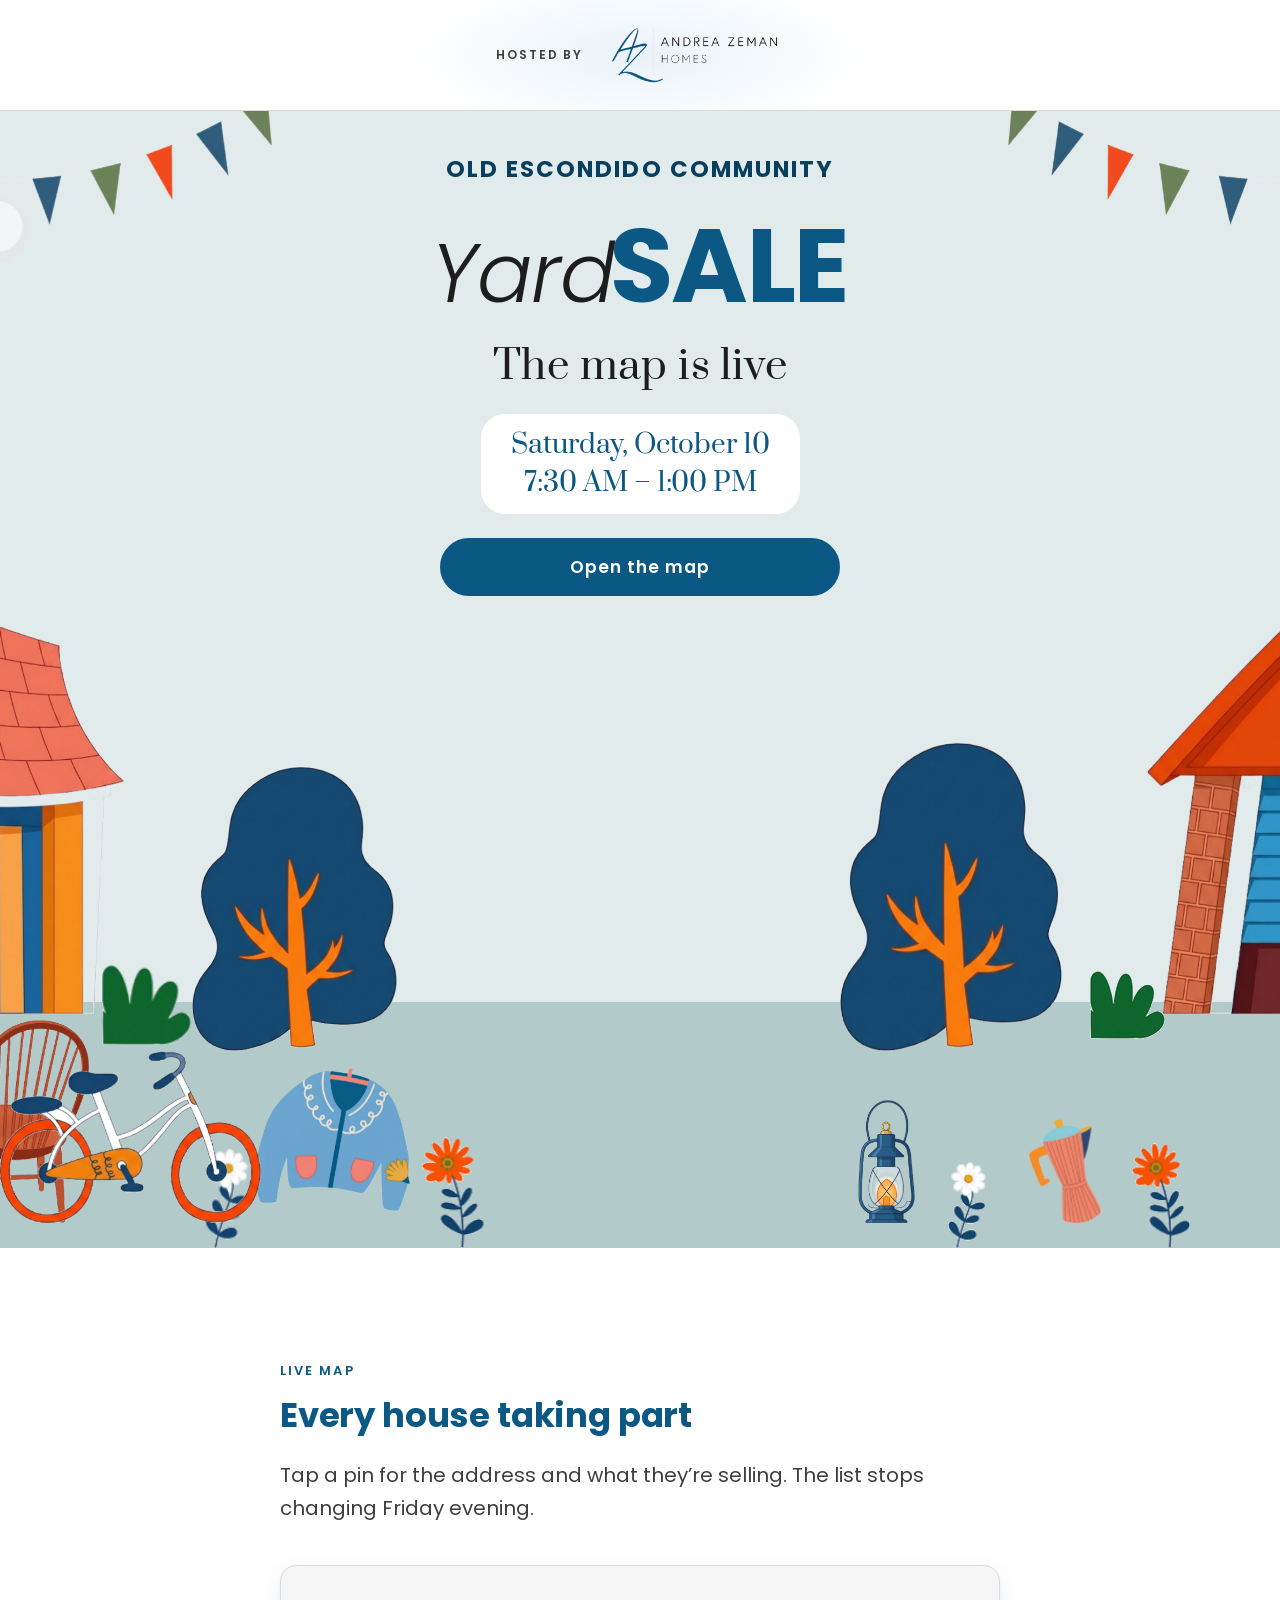
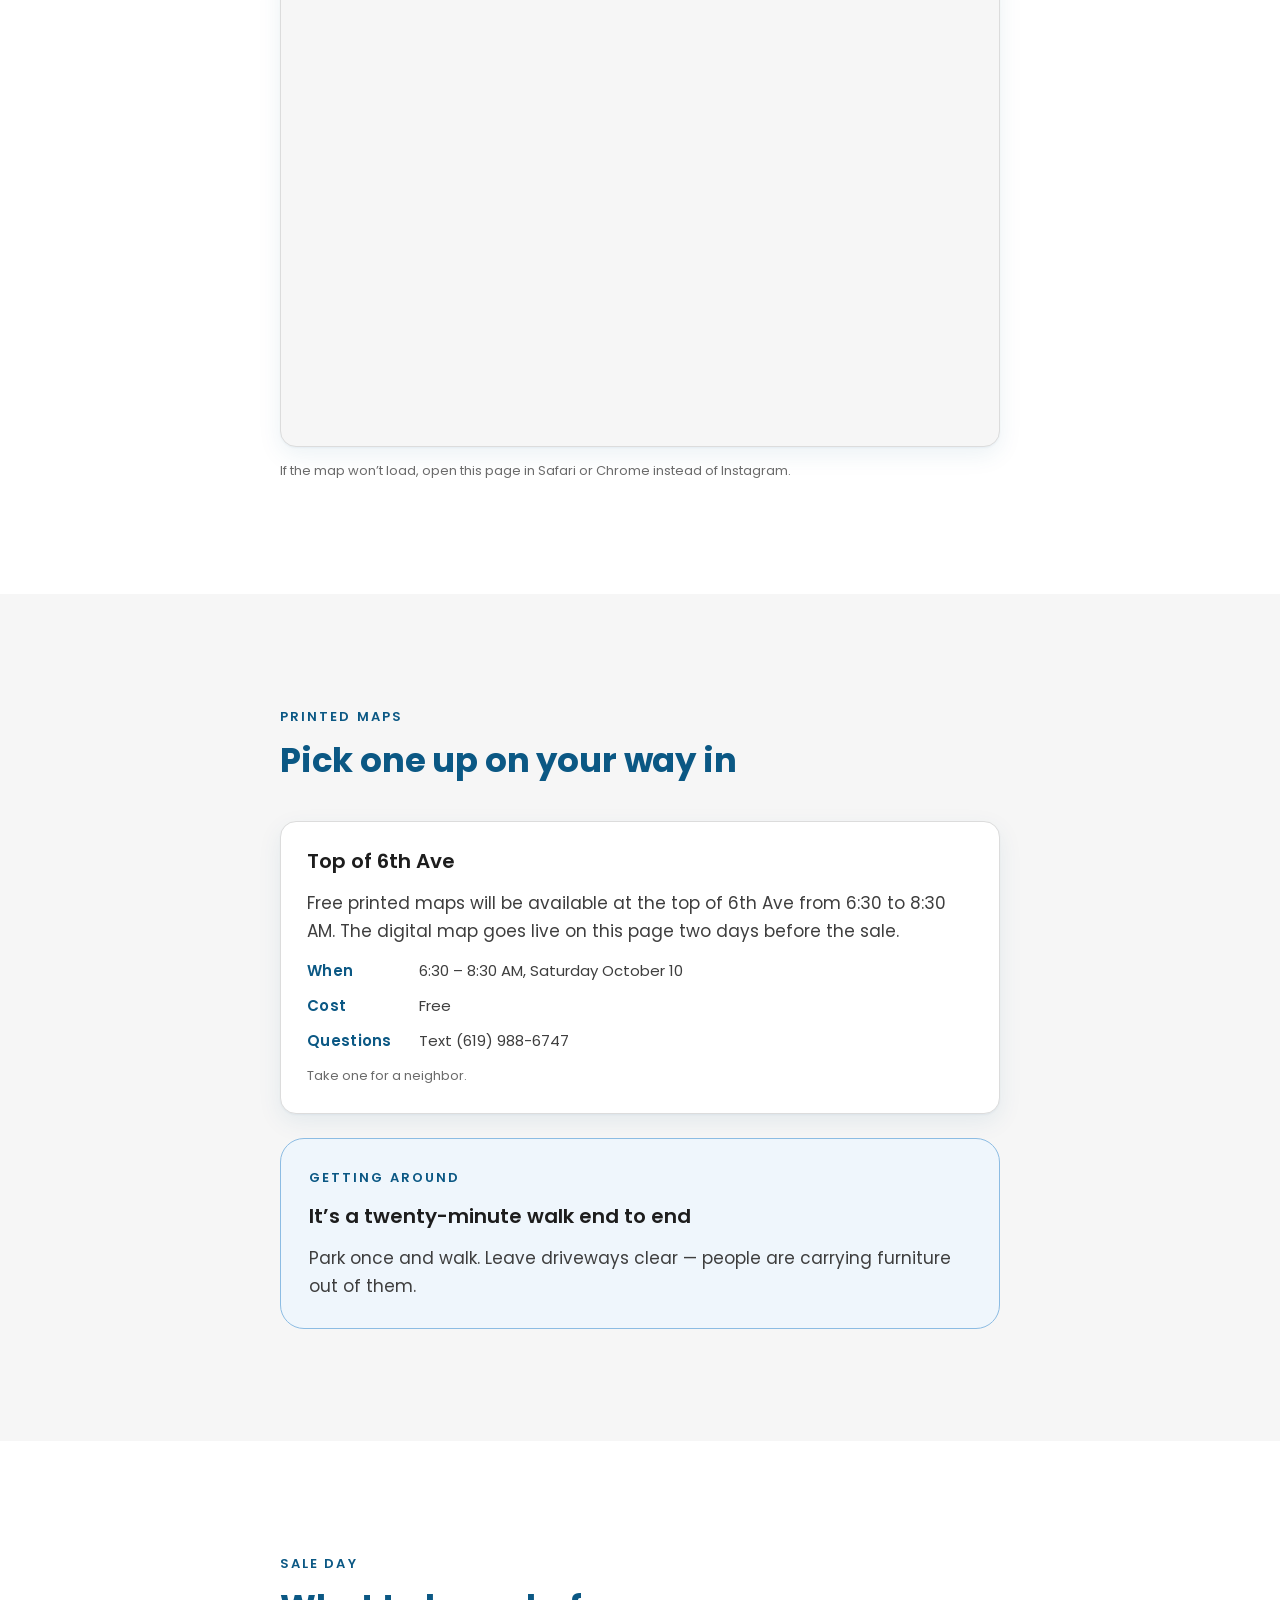
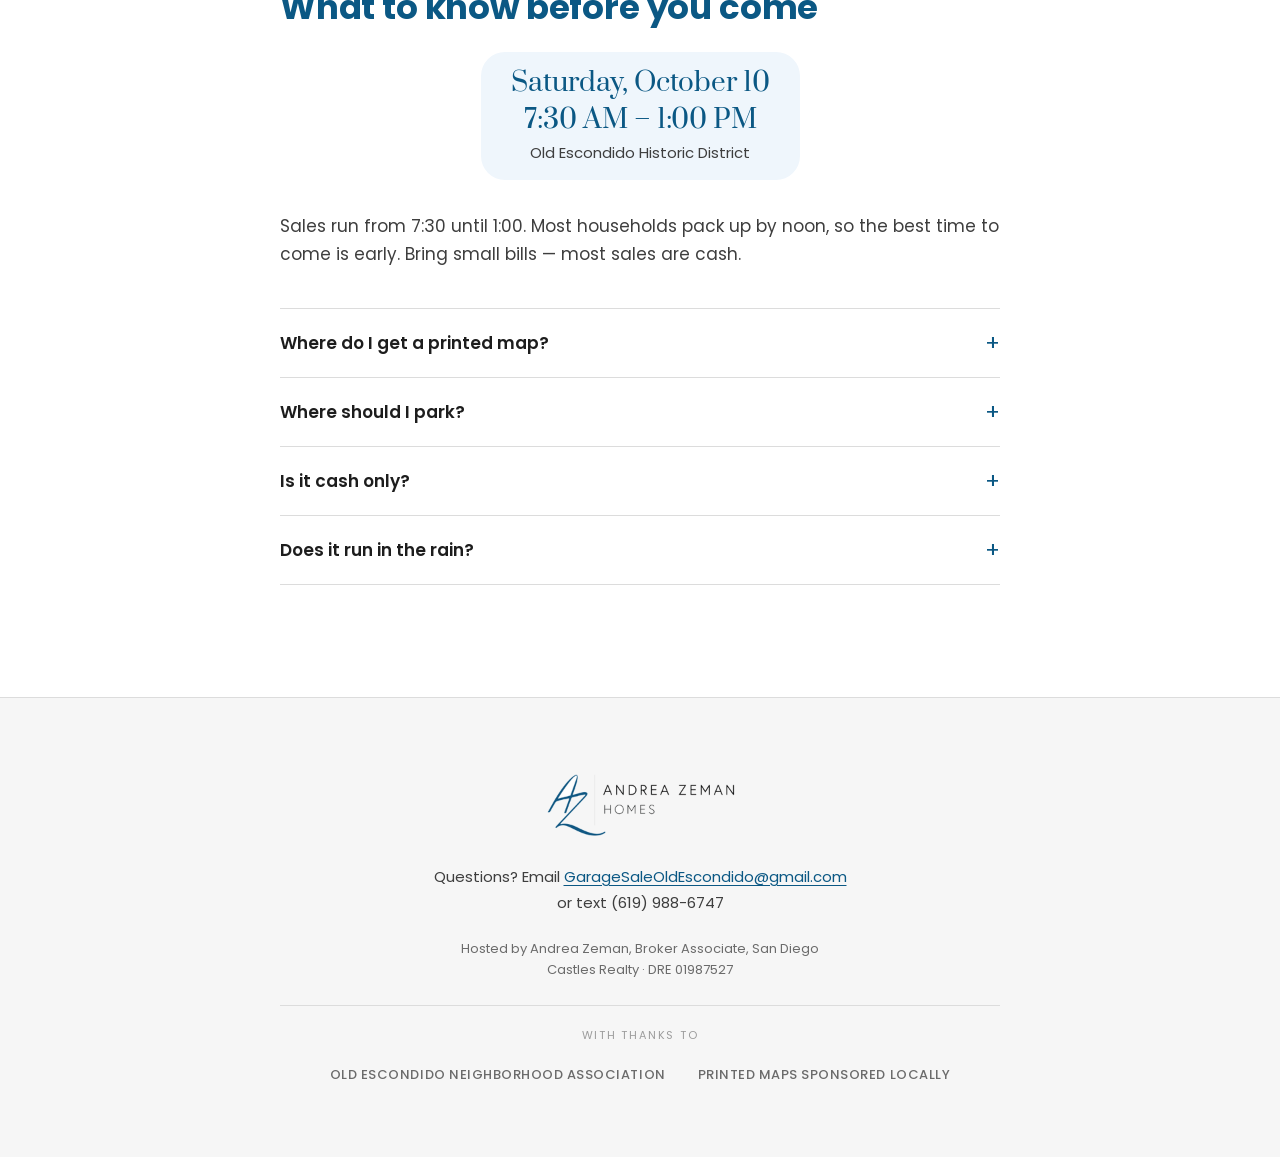
==== commit 5b5d417e: "Add files via upload" ====
--- a/map.html
+++ b/map.html
@@ -1,4 +1,5 @@
 <!doctype html>
+<!-- BUILD 2026-09-21-b · printed maps: Top of 6th Ave -->
 <html lang="en">
 <head>
 <meta charset="utf-8">
@@ -64,12 +65,9 @@
 <a href="#pickup" class="oe-shop" id="shopbar">Where to pick up a printed map<span style="font-size:15px;line-height:1">↓</span></a>
 <section id="map" style="padding:clamp(72px,13vw,112px) clamp(20px,5.5vw,32px);background:#fff">
 <div style="width:100%;max-width:720px;margin-inline:auto">
-<p style="margin:0 0 14px;font-family:'Poppins',system-ui,sans-serif;font-size:13px;font-weight:600;letter-spacing:0.16em;text-transform:uppercase;color:#0b5884">Live map</p><h2 style="margin:0 0 24px;font-family:'Poppins',system-ui,sans-serif;font-size:clamp(26px,6.4vw,34px);font-weight:700;color:#0b5884;line-height:1.16;letter-spacing:-0.005em">Every house taking part</h2><p style="margin:0 0 40px;font-size:clamp(18px,4.4vw,20px);line-height:1.65;color:#3e3e3e">Tap a pin for the address and what they&rsquo;re selling. The list stops changing Friday evening.</p><div style="position:relative;width:100%;aspect-ratio:16 / 10;border:1px solid #dcdcdc;border-radius:18px;overflow:hidden;background:#f6f6f6">
-<img src="assets/district-map.png" alt="Old Escondido Historic District sale map" style="display:block;width:100%;height:100%;object-fit:cover">
-<span style="position:absolute;left:40%;top:22%;width:14px;height:14px;margin:-7px 0 0 -7px;border-radius:999px;background:#ef7c60;border:2px solid #fff;box-shadow:0 1px 3px rgba(6,47,71,.45)"></span><span style="position:absolute;left:47%;top:30%;width:14px;height:14px;margin:-7px 0 0 -7px;border-radius:999px;background:#f89221;border:2px solid #fff;box-shadow:0 1px 3px rgba(6,47,71,.45)"></span><span style="position:absolute;left:53%;top:18%;width:14px;height:14px;margin:-7px 0 0 -7px;border-radius:999px;background:#6f845c;border:2px solid #fff;box-shadow:0 1px 3px rgba(6,47,71,.45)"></span><span style="position:absolute;left:44%;top:44%;width:14px;height:14px;margin:-7px 0 0 -7px;border-radius:999px;background:#305c7b;border:2px solid #fff;box-shadow:0 1px 3px rgba(6,47,71,.45)"></span><span style="position:absolute;left:50%;top:52%;width:14px;height:14px;margin:-7px 0 0 -7px;border-radius:999px;background:#ef7c60;border:2px solid #fff;box-shadow:0 1px 3px rgba(6,47,71,.45)"></span><span style="position:absolute;left:56%;top:38%;width:14px;height:14px;margin:-7px 0 0 -7px;border-radius:999px;background:#f89221;border:2px solid #fff;box-shadow:0 1px 3px rgba(6,47,71,.45)"></span><span style="position:absolute;left:38%;top:36%;width:14px;height:14px;margin:-7px 0 0 -7px;border-radius:999px;background:#6f845c;border:2px solid #fff;box-shadow:0 1px 3px rgba(6,47,71,.45)"></span><span style="position:absolute;left:46%;top:62%;width:14px;height:14px;margin:-7px 0 0 -7px;border-radius:999px;background:#ef7c60;border:2px solid #fff;box-shadow:0 1px 3px rgba(6,47,71,.45)"></span><span style="position:absolute;left:52%;top:68%;width:14px;height:14px;margin:-7px 0 0 -7px;border-radius:999px;background:#305c7b;border:2px solid #fff;box-shadow:0 1px 3px rgba(6,47,71,.45)"></span><span style="position:absolute;left:42%;top:54%;width:14px;height:14px;margin:-7px 0 0 -7px;border-radius:999px;background:#f89221;border:2px solid #fff;box-shadow:0 1px 3px rgba(6,47,71,.45)"></span><span style="position:absolute;left:58%;top:26%;width:14px;height:14px;margin:-7px 0 0 -7px;border-radius:999px;background:#ef7c60;border:2px solid #fff;box-shadow:0 1px 3px rgba(6,47,71,.45)"></span><span style="position:absolute;left:36%;top:28%;width:14px;height:14px;margin:-7px 0 0 -7px;border-radius:999px;background:#305c7b;border:2px solid #fff;box-shadow:0 1px 3px rgba(6,47,71,.45)"></span><span style="position:absolute;left:49%;top:40%;width:14px;height:14px;margin:-7px 0 0 -7px;border-radius:999px;background:#6f845c;border:2px solid #fff;box-shadow:0 1px 3px rgba(6,47,71,.45)"></span><span style="position:absolute;left:55%;top:58%;width:14px;height:14px;margin:-7px 0 0 -7px;border-radius:999px;background:#f89221;border:2px solid #fff;box-shadow:0 1px 3px rgba(6,47,71,.45)"></span>
-</div>
-<div style="display:flex;flex-wrap:wrap;gap:12px 20px;margin-top:24px"><span style="display:flex;align-items:center;gap:8px;font-size:15px;color:#3e3e3e"><span style="width:12px;height:12px;border-radius:999px;flex:none;background:#ef7c60"></span>Furniture &amp; home</span><span style="display:flex;align-items:center;gap:8px;font-size:15px;color:#3e3e3e"><span style="width:12px;height:12px;border-radius:999px;flex:none;background:#f89221"></span>Kids &amp; baby</span><span style="display:flex;align-items:center;gap:8px;font-size:15px;color:#3e3e3e"><span style="width:12px;height:12px;border-radius:999px;flex:none;background:#6f845c"></span>Tools &amp; outdoor</span><span style="display:flex;align-items:center;gap:8px;font-size:15px;color:#3e3e3e"><span style="width:12px;height:12px;border-radius:999px;flex:none;background:#305c7b"></span>Clothing &amp; collectibles</span></div>
-<p style="margin:14px 0 0;font-size:13px;line-height:1.6;color:#6b6b6b">Pinch to zoom. If the map won&rsquo;t load, open this page in Safari or Chrome instead of Instagram.</p>
+<p style="margin:0 0 14px;font-family:'Poppins',system-ui,sans-serif;font-size:13px;font-weight:600;letter-spacing:0.16em;text-transform:uppercase;color:#0b5884">Live map</p><h2 style="margin:0 0 24px;font-family:'Poppins',system-ui,sans-serif;font-size:clamp(26px,6.4vw,34px);font-weight:700;color:#0b5884;line-height:1.16;letter-spacing:-0.005em">Every house taking part</h2><p style="margin:0 0 40px;font-size:clamp(18px,4.4vw,20px);line-height:1.65;color:#3e3e3e">Tap a pin for the address and what they&rsquo;re selling. The list stops changing Friday evening.</p>
+<div class="oe-map-frame"><iframe src="https://www.google.com/maps/d/embed?mid=1TBU9-dKDymo3Otwgj1H3NrjUrSu5EUk&amp;ehbc=2E312F" width="100%" height="480" style="border:0;" allowfullscreen="" loading="lazy" title="Old Escondido Community Yard Sale map"></iframe></div>
+<p style="margin:14px 0 0;font-size:13px;line-height:1.6;color:#6b6b6b">If the map won&rsquo;t load, open this page in Safari or Chrome instead of Instagram.</p>
 </div>
 </section>
 <section id="pickup" style="padding:clamp(72px,13vw,112px) clamp(20px,5.5vw,32px);background:#f6f6f6">
@@ -82,7 +80,7 @@
 <div style="display:grid;grid-template-columns:96px 1fr;gap:16px;font-size:15px;line-height:1.55"><span style="font-weight:600;color:#0b5884;letter-spacing:0.02em">Cost</span><span style="color:#3e3e3e">Free</span></div>
 <div style="display:grid;grid-template-columns:96px 1fr;gap:16px;font-size:15px;line-height:1.55"><span style="font-weight:600;color:#0b5884;letter-spacing:0.02em">Questions</span><span style="color:#3e3e3e">Text (619) 988-6747</span></div>
 </div>
-<p style="margin:0;font-size:13px;line-height:1.6;color:#6b6b6b">Take one for a neighbour.</p>
+<p style="margin:0;font-size:13px;line-height:1.6;color:#6b6b6b">Take one for a neighbor.</p>
 </div>
 <div style="height:24px"></div>
 <aside style="background:#eff6fc;border:1px solid #8cbce3;border-radius:24px;padding:clamp(20px,5vw,28px);display:flex;flex-direction:column;gap:14px"><span style="font-family:'Poppins',system-ui,sans-serif;font-size:13px;font-weight:600;letter-spacing:0.16em;text-transform:uppercase;color:#0b5884">Getting around</span><span style="font-family:'Poppins',system-ui,sans-serif;font-size:20px;font-weight:600;color:#1d1d1d;line-height:1.35">It&rsquo;s a twenty-minute walk end to end</span><p style="margin:0;font-size:17px;line-height:1.65;color:#3e3e3e">Park once and walk. Leave driveways clear &mdash; people are carrying furniture out of them.</p></aside>
@@ -96,7 +94,7 @@
 <p style="margin:0;font-size:17px;line-height:1.65;color:#3e3e3e">Sales run from 7:30 until 1:00. Most households pack up by noon, so the best time to come is early. Bring small bills &mdash; most sales are cash.</p>
 <div style="height:40px"></div>
 <div style="border-top:1px solid #dcdcdc">
-<details style="border-bottom:1px solid #dcdcdc"><summary style="display:flex;align-items:center;justify-content:space-between;gap:16px;min-height:48px;padding:20px 0;cursor:pointer;list-style:none;font-family:'Poppins',system-ui,sans-serif;font-size:17px;font-weight:600;color:#1d1d1d">Where do I get a printed map?<span style="flex:none;font-family:'Poppins',system-ui,sans-serif;font-size:22px;font-weight:400;line-height:1;color:#0b5884">+</span></summary><p style="margin:0;padding:0 0 24px;font-size:17px;line-height:1.65;color:#3e3e3e;max-width:60ch">At the top of 6th Ave, from 6:30 to 8:30 AM. They&rsquo;re free &mdash; take one for a neighbour.</p></details>
+<details style="border-bottom:1px solid #dcdcdc"><summary style="display:flex;align-items:center;justify-content:space-between;gap:16px;min-height:48px;padding:20px 0;cursor:pointer;list-style:none;font-family:'Poppins',system-ui,sans-serif;font-size:17px;font-weight:600;color:#1d1d1d">Where do I get a printed map?<span style="flex:none;font-family:'Poppins',system-ui,sans-serif;font-size:22px;font-weight:400;line-height:1;color:#0b5884">+</span></summary><p style="margin:0;padding:0 0 24px;font-size:17px;line-height:1.65;color:#3e3e3e;max-width:60ch">At the top of 6th Ave, from 6:30 to 8:30 AM. They&rsquo;re free &mdash; take one for a neighbor.</p></details>
 <details style="border-bottom:1px solid #dcdcdc"><summary style="display:flex;align-items:center;justify-content:space-between;gap:16px;min-height:48px;padding:20px 0;cursor:pointer;list-style:none;font-family:'Poppins',system-ui,sans-serif;font-size:17px;font-weight:600;color:#1d1d1d">Where should I park?<span style="flex:none;font-family:'Poppins',system-ui,sans-serif;font-size:22px;font-weight:400;line-height:1;color:#0b5884">+</span></summary><p style="margin:0;padding:0 0 24px;font-size:17px;line-height:1.65;color:#3e3e3e;max-width:60ch">On the street, and please leave driveways clear. The district is walkable end to end in about twenty minutes.</p></details>
 <details style="border-bottom:1px solid #dcdcdc"><summary style="display:flex;align-items:center;justify-content:space-between;gap:16px;min-height:48px;padding:20px 0;cursor:pointer;list-style:none;font-family:'Poppins',system-ui,sans-serif;font-size:17px;font-weight:600;color:#1d1d1d">Is it cash only?<span style="flex:none;font-family:'Poppins',system-ui,sans-serif;font-size:22px;font-weight:400;line-height:1;color:#0b5884">+</span></summary><p style="margin:0;padding:0 0 24px;font-size:17px;line-height:1.65;color:#3e3e3e;max-width:60ch">Bring cash and small bills. Some households take Venmo or Zelle, most don&rsquo;t.</p></details>
 <details style="border-bottom:1px solid #dcdcdc"><summary style="display:flex;align-items:center;justify-content:space-between;gap:16px;min-height:48px;padding:20px 0;cursor:pointer;list-style:none;font-family:'Poppins',system-ui,sans-serif;font-size:17px;font-weight:600;color:#1d1d1d">Does it run in the rain?<span style="flex:none;font-family:'Poppins',system-ui,sans-serif;font-size:22px;font-weight:400;line-height:1;color:#0b5884">+</span></summary><p style="margin:0;padding:0 0 24px;font-size:17px;line-height:1.65;color:#3e3e3e;max-width:60ch">Yes, unless it&rsquo;s heavy. Check this page Saturday morning &mdash; we&rsquo;ll post here first.</p></details>
--- a/site.css
+++ b/site.css
@@ -82,6 +82,22 @@
 .oe-shop--on { opacity: 1; visibility: visible; transform: translate(-50%, 0); }
 .oe-shop:hover { color: #083f5e; border-color: #8cbce3; }
 
+/* ── Responsive Google map ────────────────────────────────────────────────── */
+.oe-map-frame {
+  width: 100%;
+  overflow: hidden;
+  border: 1px solid #dcdcdc;
+  border-radius: 16px;
+  background: #f6f6f6;
+  box-shadow: 0 1px 2px rgba(11, 88, 132, .05), 0 8px 24px rgba(11, 88, 132, .08);
+}
+.oe-map-frame iframe {
+  display: block;
+  width: 100%;
+  height: clamp(320px, 62vw, 480px);
+  border: 0;
+}
+
 /* ── Hero animation ────────────────────────────────────────────────────────── */
 @keyframes oe-rise { from { opacity: 0; transform: translateY(14px); } to { opacity: 1; transform: none; } }
 @keyframes oe-fade { from { opacity: 0; } to { opacity: 1; } }
